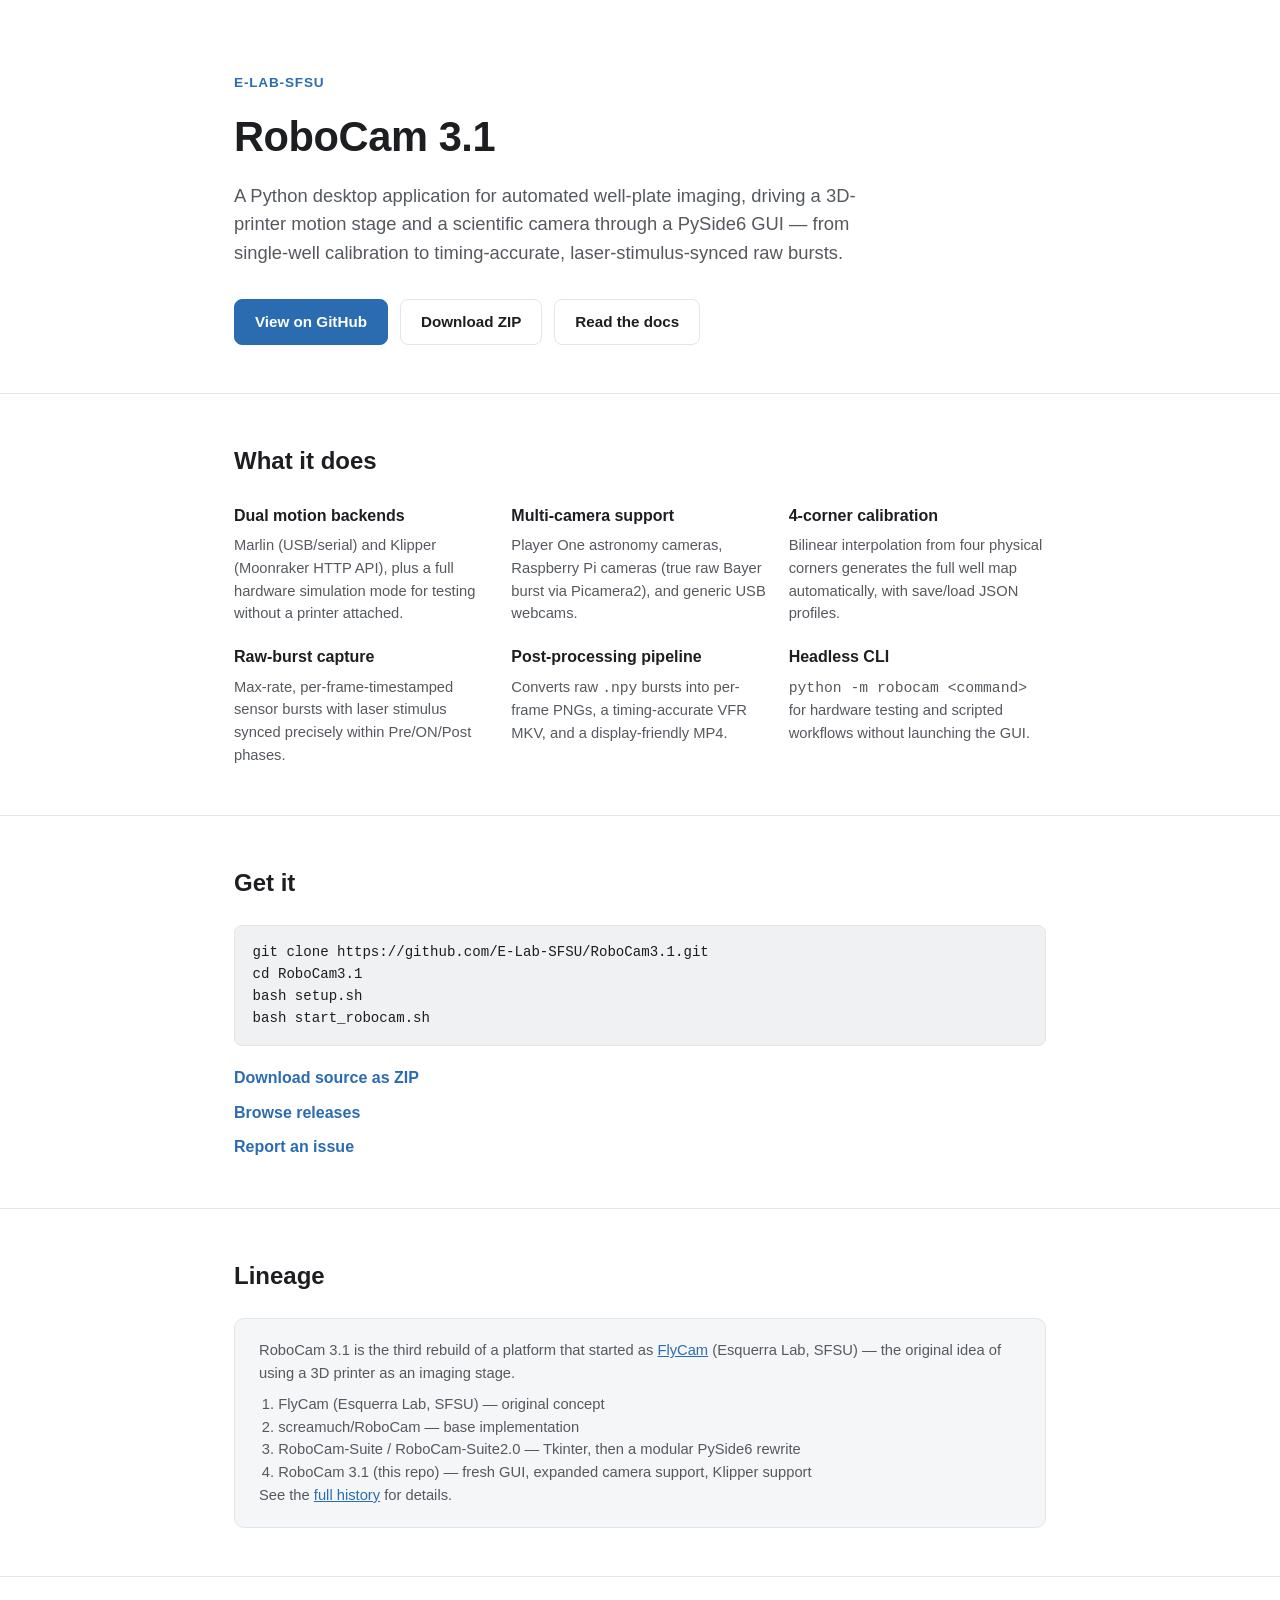
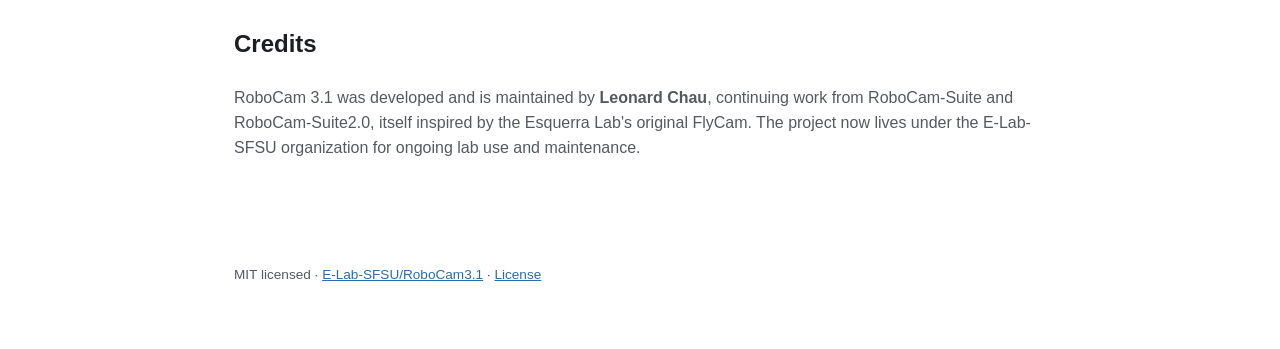
==== index.html @ dc91ed4e "Add GitHub Pages landing site for RoboCam 3.1 Co-Authored-By: Claude Sonnet 5 <noreply@anthropic.com" ====
<!doctype html>
<html lang="en">
<head>
<meta charset="utf-8">
<meta name="viewport" content="width=device-width, initial-scale=1">
<title>RoboCam 3.1</title>
<meta name="description" content="RoboCam 3.1 — automated well-plate imaging on a 3D-printer motion stage. PySide6 GUI, Marlin/Klipper motion, multi-camera support, raw-burst capture, and a timing-accurate post-processing pipeline.">
<style>
  :root {
    color-scheme: light dark;
    --bg: #ffffff;
    --bg-alt: #f5f6f8;
    --text: #1c1e21;
    --text-muted: #55595f;
    --border: #e3e5e8;
    --accent: #2b6cb0;
    --accent-bg: #eaf2fb;
    --code-bg: #f0f1f3;
  }
  @media (prefers-color-scheme: dark) {
    :root {
      --bg: #14161a;
      --bg-alt: #1b1e23;
      --text: #ecedee;
      --text-muted: #a3a9b0;
      --border: #2b2f36;
      --accent: #6fa8dc;
      --accent-bg: #17293a;
      --code-bg: #1f2228;
    }
  }
  * { box-sizing: border-box; }
  body {
    margin: 0;
    font-family: -apple-system, BlinkMacSystemFont, "Segoe UI", Roboto, Helvetica, Arial, sans-serif;
    background: var(--bg);
    color: var(--text);
    line-height: 1.55;
  }
  .wrap { max-width: 860px; margin: 0 auto; padding: 0 1.5rem; }
  header.hero {
    padding: 4.5rem 0 3rem;
    border-bottom: 1px solid var(--border);
  }
  header.hero .eyebrow {
    color: var(--accent);
    font-weight: 600;
    font-size: 0.85rem;
    letter-spacing: 0.06em;
    text-transform: uppercase;
    margin-bottom: 0.75rem;
  }
  header.hero h1 {
    font-size: 2.6rem;
    margin: 0 0 0.75rem;
    letter-spacing: -0.01em;
  }
  header.hero p.tagline {
    font-size: 1.15rem;
    color: var(--text-muted);
    max-width: 640px;
    margin: 0 0 2rem;
  }
  .cta-row { display: flex; gap: 0.75rem; flex-wrap: wrap; }
  .btn {
    display: inline-block;
    padding: 0.65rem 1.25rem;
    border-radius: 8px;
    text-decoration: none;
    font-weight: 600;
    font-size: 0.95rem;
    border: 1px solid var(--border);
  }
  .btn-primary { background: var(--accent); color: #fff; border-color: var(--accent); }
  .btn-secondary { background: transparent; color: var(--text); }
  section { padding: 3rem 0; border-bottom: 1px solid var(--border); }
  section:last-of-type { border-bottom: none; }
  h2 {
    font-size: 1.5rem;
    margin: 0 0 1.5rem;
  }
  .features {
    display: grid;
    grid-template-columns: repeat(auto-fit, minmax(230px, 1fr));
    gap: 1.25rem;
  }
  .feature h3 {
    font-size: 1rem;
    margin: 0 0 0.35rem;
  }
  .feature p {
    margin: 0;
    color: var(--text-muted);
    font-size: 0.92rem;
  }
  pre {
    background: var(--code-bg);
    border: 1px solid var(--border);
    border-radius: 8px;
    padding: 1rem 1.1rem;
    overflow-x: auto;
    font-size: 0.88rem;
  }
  code { font-family: "SFMono-Regular", Consolas, Menlo, monospace; }
  .download-links { display: flex; flex-direction: column; gap: 0.6rem; margin-top: 1.25rem; }
  .download-links a { color: var(--accent); font-weight: 600; text-decoration: none; }
  .download-links a:hover { text-decoration: underline; }
  .lineage {
    background: var(--bg-alt);
    border: 1px solid var(--border);
    border-radius: 10px;
    padding: 1.25rem 1.5rem;
    font-size: 0.92rem;
    color: var(--text-muted);
  }
  .lineage ol { margin: 0.5rem 0 0; padding-left: 1.2rem; }
  .lineage a { color: var(--accent); }
  .credits p { color: var(--text-muted); }
  footer {
    padding: 2.5rem 0 4rem;
    color: var(--text-muted);
    font-size: 0.85rem;
  }
  footer a { color: var(--accent); }
</style>
</head>
<body>

<header class="hero">
  <div class="wrap">
    <div class="eyebrow">E-Lab-SFSU</div>
    <h1>RoboCam 3.1</h1>
    <p class="tagline">A Python desktop application for automated well-plate imaging, driving a 3D-printer motion stage and a scientific camera through a PySide6 GUI — from single-well calibration to timing-accurate, laser-stimulus-synced raw bursts.</p>
    <div class="cta-row">
      <a class="btn btn-primary" href="https://github.com/E-Lab-SFSU/RoboCam3.1">View on GitHub</a>
      <a class="btn btn-secondary" href="https://github.com/E-Lab-SFSU/RoboCam3.1/archive/refs/heads/master.zip">Download ZIP</a>
      <a class="btn btn-secondary" href="https://github.com/E-Lab-SFSU/RoboCam3.1#readme">Read the docs</a>
    </div>
  </div>
</header>

<section>
  <div class="wrap">
    <h2>What it does</h2>
    <div class="features">
      <div class="feature">
        <h3>Dual motion backends</h3>
        <p>Marlin (USB/serial) and Klipper (Moonraker HTTP API), plus a full hardware simulation mode for testing without a printer attached.</p>
      </div>
      <div class="feature">
        <h3>Multi-camera support</h3>
        <p>Player One astronomy cameras, Raspberry Pi cameras (true raw Bayer burst via Picamera2), and generic USB webcams.</p>
      </div>
      <div class="feature">
        <h3>4-corner calibration</h3>
        <p>Bilinear interpolation from four physical corners generates the full well map automatically, with save/load JSON profiles.</p>
      </div>
      <div class="feature">
        <h3>Raw-burst capture</h3>
        <p>Max-rate, per-frame-timestamped sensor bursts with laser stimulus synced precisely within Pre/ON/Post phases.</p>
      </div>
      <div class="feature">
        <h3>Post-processing pipeline</h3>
        <p>Converts raw <code>.npy</code> bursts into per-frame PNGs, a timing-accurate VFR MKV, and a display-friendly MP4.</p>
      </div>
      <div class="feature">
        <h3>Headless CLI</h3>
        <p><code>python -m robocam &lt;command&gt;</code> for hardware testing and scripted workflows without launching the GUI.</p>
      </div>
    </div>
  </div>
</section>

<section>
  <div class="wrap">
    <h2>Get it</h2>
    <pre><code>git clone https://github.com/E-Lab-SFSU/RoboCam3.1.git
cd RoboCam3.1
bash setup.sh
bash start_robocam.sh</code></pre>
    <div class="download-links">
      <a href="https://github.com/E-Lab-SFSU/RoboCam3.1/archive/refs/heads/master.zip">Download source as ZIP</a>
      <a href="https://github.com/E-Lab-SFSU/RoboCam3.1/releases">Browse releases</a>
      <a href="https://github.com/E-Lab-SFSU/RoboCam3.1/issues">Report an issue</a>
    </div>
  </div>
</section>

<section>
  <div class="wrap">
    <h2>Lineage</h2>
    <div class="lineage">
      RoboCam 3.1 is the third rebuild of a platform that started as
      <a href="https://github.com/E-Lab-SFSU/FlyCam">FlyCam</a> (Esquerra Lab, SFSU) — the original idea of using a
      3D printer as an imaging stage.
      <ol>
        <li>FlyCam (Esquerra Lab, SFSU) — original concept</li>
        <li>screamuch/RoboCam — base implementation</li>
        <li>RoboCam-Suite / RoboCam-Suite2.0 — Tkinter, then a modular PySide6 rewrite</li>
        <li>RoboCam 3.1 (this repo) — fresh GUI, expanded camera support, Klipper support</li>
      </ol>
      See the <a href="https://github.com/E-Lab-SFSU/RoboCam3.1/blob/master/docs/history.md">full history</a> for details.
    </div>
  </div>
</section>

<section class="credits">
  <div class="wrap">
    <h2>Credits</h2>
    <p>RoboCam 3.1 was developed and is maintained by <strong>Leonard Chau</strong>, continuing work from RoboCam-Suite and RoboCam-Suite2.0, itself inspired by the Esquerra Lab's original FlyCam. The project now lives under the E-Lab-SFSU organization for ongoing lab use and maintenance.</p>
  </div>
</section>

<footer>
  <div class="wrap">
    MIT licensed · <a href="https://github.com/E-Lab-SFSU/RoboCam3.1">E-Lab-SFSU/RoboCam3.1</a> · <a href="https://github.com/E-Lab-SFSU/RoboCam3.1/blob/master/LICENSE">License</a>
  </div>
</footer>

</body>
</html>
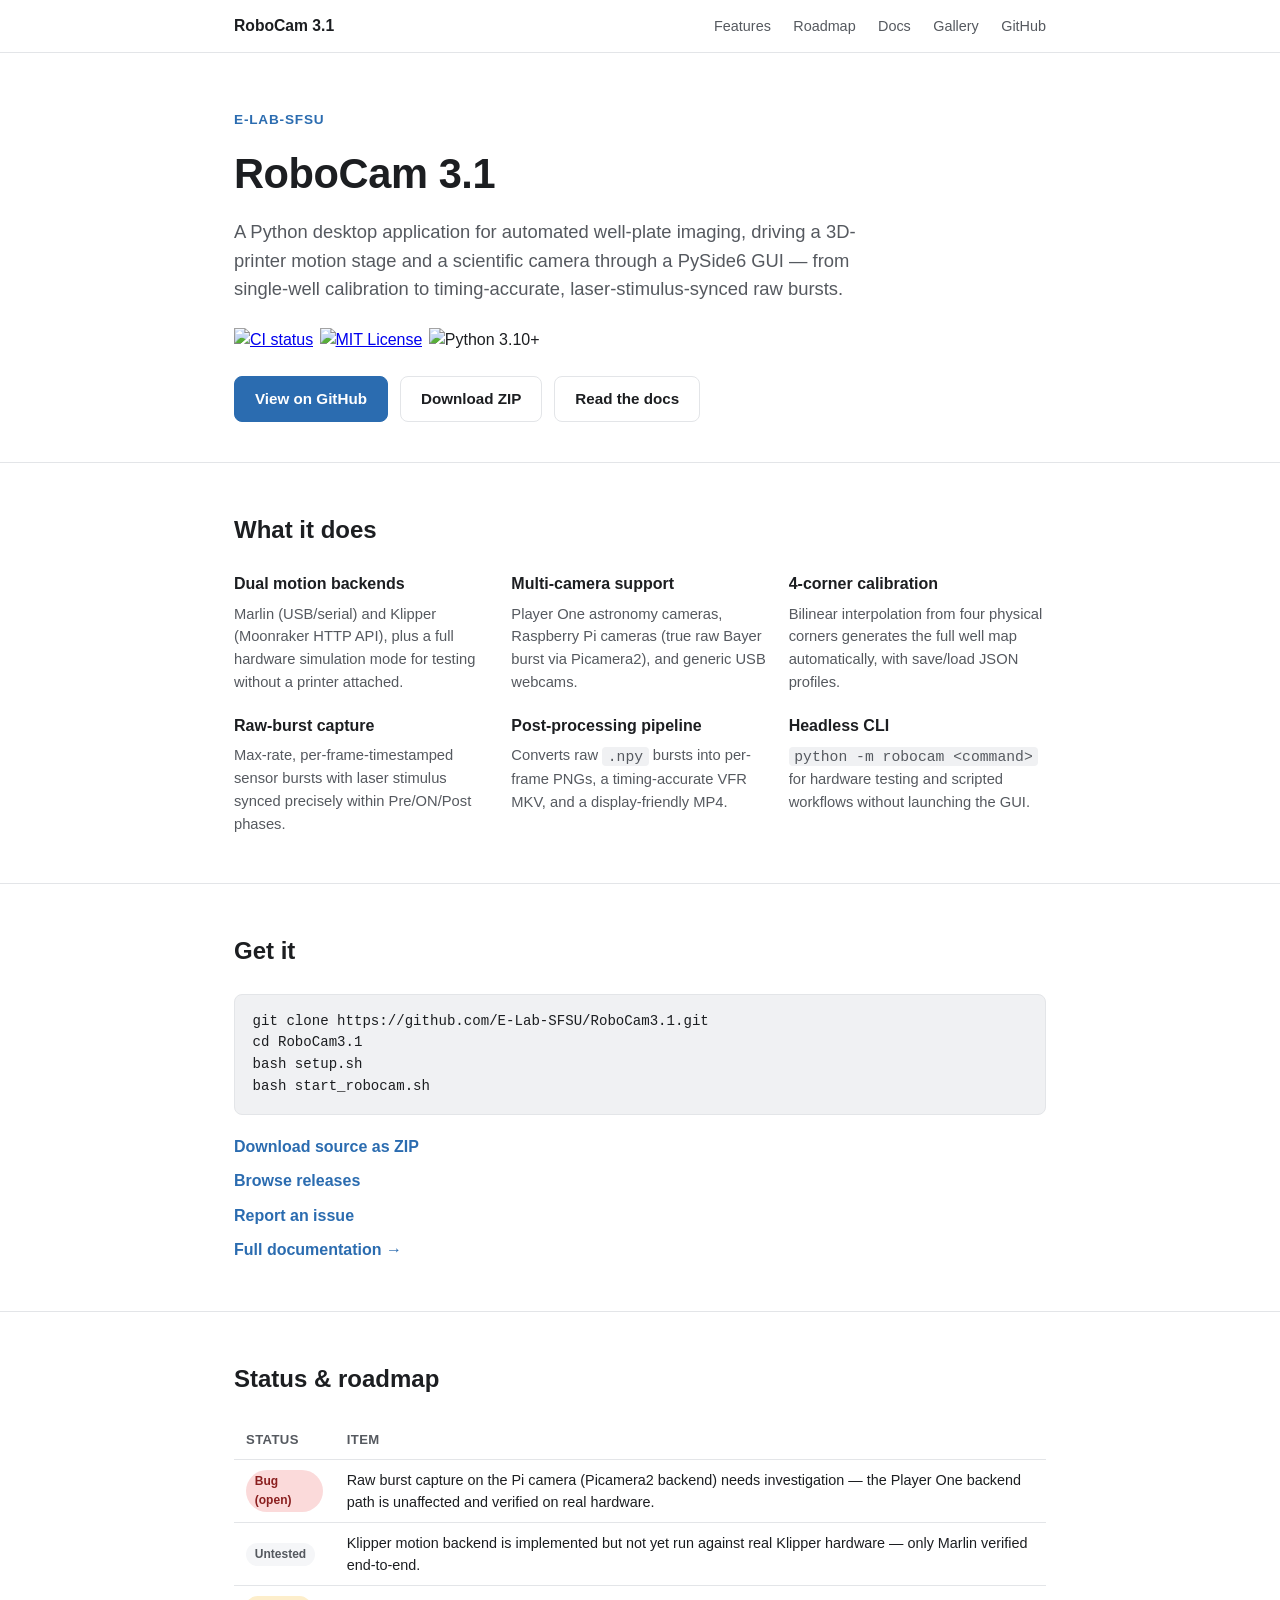
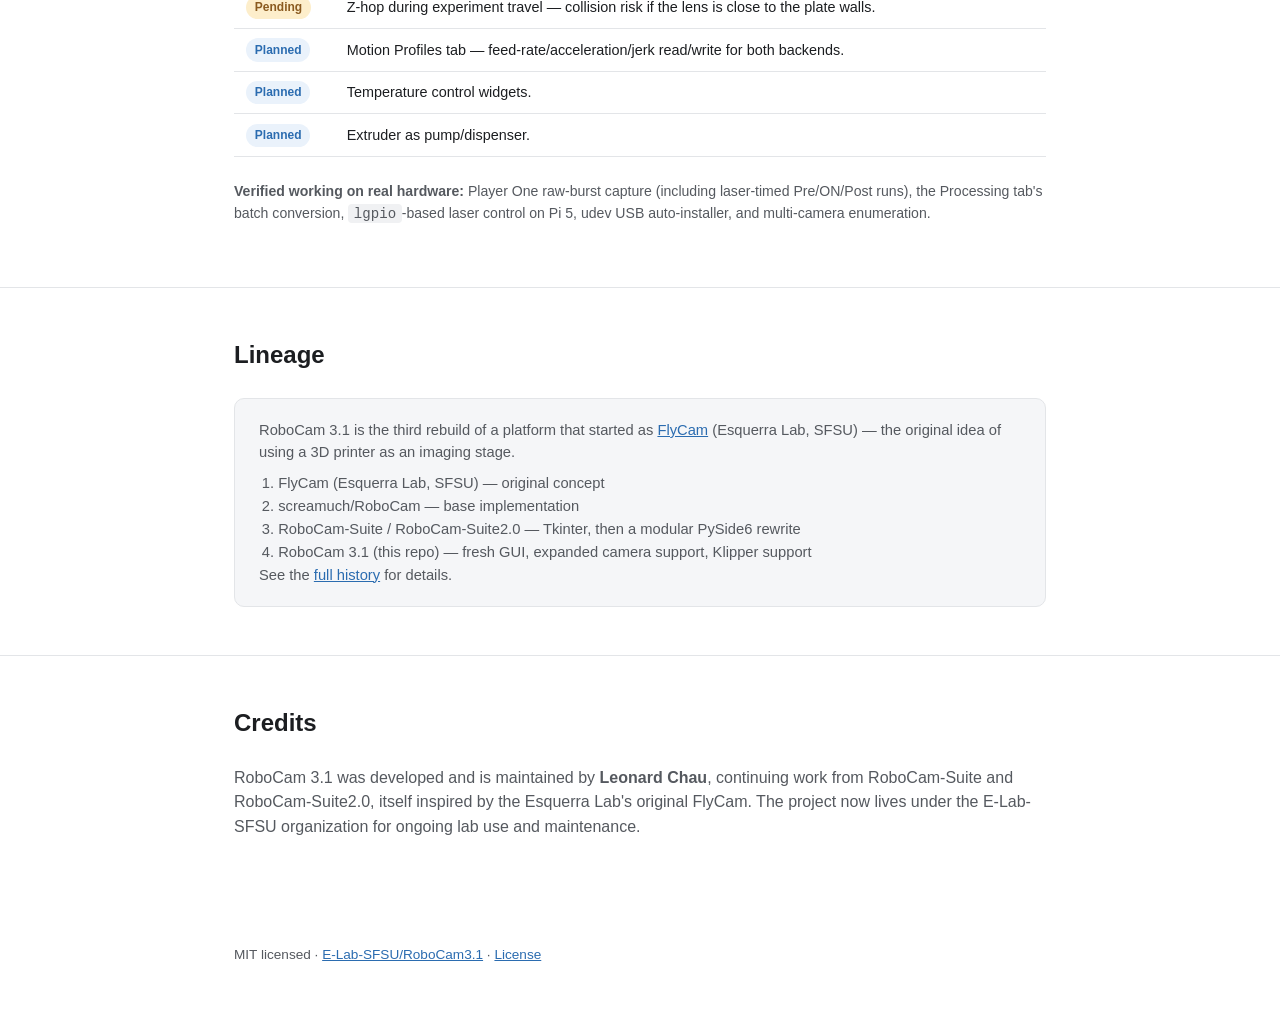
==== commit 837846c9: "Expand site: nav, badges, roadmap, docs page, gallery placeholder Co-Authored-By: Claude Sonnet 5 <n" ====
--- a/index.html
+++ b/index.html
@@ -5,141 +5,48 @@
 <meta name="viewport" content="width=device-width, initial-scale=1">
 <title>RoboCam 3.1</title>
 <meta name="description" content="RoboCam 3.1 — automated well-plate imaging on a 3D-printer motion stage. PySide6 GUI, Marlin/Klipper motion, multi-camera support, raw-burst capture, and a timing-accurate post-processing pipeline.">
-<style>
-  :root {
-    color-scheme: light dark;
-    --bg: #ffffff;
-    --bg-alt: #f5f6f8;
-    --text: #1c1e21;
-    --text-muted: #55595f;
-    --border: #e3e5e8;
-    --accent: #2b6cb0;
-    --accent-bg: #eaf2fb;
-    --code-bg: #f0f1f3;
-  }
-  @media (prefers-color-scheme: dark) {
-    :root {
-      --bg: #14161a;
-      --bg-alt: #1b1e23;
-      --text: #ecedee;
-      --text-muted: #a3a9b0;
-      --border: #2b2f36;
-      --accent: #6fa8dc;
-      --accent-bg: #17293a;
-      --code-bg: #1f2228;
-    }
-  }
-  * { box-sizing: border-box; }
-  body {
-    margin: 0;
-    font-family: -apple-system, BlinkMacSystemFont, "Segoe UI", Roboto, Helvetica, Arial, sans-serif;
-    background: var(--bg);
-    color: var(--text);
-    line-height: 1.55;
-  }
-  .wrap { max-width: 860px; margin: 0 auto; padding: 0 1.5rem; }
-  header.hero {
-    padding: 4.5rem 0 3rem;
-    border-bottom: 1px solid var(--border);
-  }
-  header.hero .eyebrow {
-    color: var(--accent);
-    font-weight: 600;
-    font-size: 0.85rem;
-    letter-spacing: 0.06em;
-    text-transform: uppercase;
-    margin-bottom: 0.75rem;
-  }
-  header.hero h1 {
-    font-size: 2.6rem;
-    margin: 0 0 0.75rem;
-    letter-spacing: -0.01em;
-  }
-  header.hero p.tagline {
-    font-size: 1.15rem;
-    color: var(--text-muted);
-    max-width: 640px;
-    margin: 0 0 2rem;
-  }
-  .cta-row { display: flex; gap: 0.75rem; flex-wrap: wrap; }
-  .btn {
-    display: inline-block;
-    padding: 0.65rem 1.25rem;
-    border-radius: 8px;
-    text-decoration: none;
-    font-weight: 600;
-    font-size: 0.95rem;
-    border: 1px solid var(--border);
-  }
-  .btn-primary { background: var(--accent); color: #fff; border-color: var(--accent); }
-  .btn-secondary { background: transparent; color: var(--text); }
-  section { padding: 3rem 0; border-bottom: 1px solid var(--border); }
-  section:last-of-type { border-bottom: none; }
-  h2 {
-    font-size: 1.5rem;
-    margin: 0 0 1.5rem;
-  }
-  .features {
-    display: grid;
-    grid-template-columns: repeat(auto-fit, minmax(230px, 1fr));
-    gap: 1.25rem;
-  }
-  .feature h3 {
-    font-size: 1rem;
-    margin: 0 0 0.35rem;
-  }
-  .feature p {
-    margin: 0;
-    color: var(--text-muted);
-    font-size: 0.92rem;
-  }
-  pre {
-    background: var(--code-bg);
-    border: 1px solid var(--border);
-    border-radius: 8px;
-    padding: 1rem 1.1rem;
-    overflow-x: auto;
-    font-size: 0.88rem;
-  }
-  code { font-family: "SFMono-Regular", Consolas, Menlo, monospace; }
-  .download-links { display: flex; flex-direction: column; gap: 0.6rem; margin-top: 1.25rem; }
-  .download-links a { color: var(--accent); font-weight: 600; text-decoration: none; }
-  .download-links a:hover { text-decoration: underline; }
-  .lineage {
-    background: var(--bg-alt);
-    border: 1px solid var(--border);
-    border-radius: 10px;
-    padding: 1.25rem 1.5rem;
-    font-size: 0.92rem;
-    color: var(--text-muted);
-  }
-  .lineage ol { margin: 0.5rem 0 0; padding-left: 1.2rem; }
-  .lineage a { color: var(--accent); }
-  .credits p { color: var(--text-muted); }
-  footer {
-    padding: 2.5rem 0 4rem;
-    color: var(--text-muted);
-    font-size: 0.85rem;
-  }
-  footer a { color: var(--accent); }
-</style>
+<meta property="og:title" content="RoboCam 3.1">
+<meta property="og:type" content="website">
+<meta property="og:url" content="https://e-lab-sfsu.github.io/RoboCam3.1/">
+<meta property="og:description" content="Automated well-plate imaging on a 3D-printer motion stage — PySide6 GUI, Marlin/Klipper motion, multi-camera support, raw-burst capture, and a timing-accurate post-processing pipeline.">
+<meta name="twitter:card" content="summary">
+<link rel="icon" href="data:image/svg+xml,<svg xmlns=%22http://www.w3.org/2000/svg%22 viewBox=%220 0 100 100%22><text y=%22.9em%22 font-size=%2290%22>%F0%9F%93%B7</text></svg>">
+<link rel="stylesheet" href="style.css">
 </head>
 <body>
+
+<nav class="topnav">
+  <div class="wrap">
+    <a class="brand" href="index.html">RoboCam 3.1</a>
+    <div class="links">
+      <a href="index.html#features">Features</a>
+      <a href="index.html#roadmap">Roadmap</a>
+      <a href="docs.html">Docs</a>
+      <a href="gallery.html">Gallery</a>
+      <a href="https://github.com/E-Lab-SFSU/RoboCam3.1">GitHub</a>
+    </div>
+  </div>
+</nav>
 
 <header class="hero">
   <div class="wrap">
     <div class="eyebrow">E-Lab-SFSU</div>
     <h1>RoboCam 3.1</h1>
     <p class="tagline">A Python desktop application for automated well-plate imaging, driving a 3D-printer motion stage and a scientific camera through a PySide6 GUI — from single-well calibration to timing-accurate, laser-stimulus-synced raw bursts.</p>
+    <div class="badges">
+      <a href="https://github.com/E-Lab-SFSU/RoboCam3.1/actions/workflows/ci.yml"><img src="https://github.com/E-Lab-SFSU/RoboCam3.1/actions/workflows/ci.yml/badge.svg" alt="CI status"></a>
+      <a href="https://github.com/E-Lab-SFSU/RoboCam3.1/blob/master/LICENSE"><img src="https://img.shields.io/badge/license-MIT-blue.svg" alt="MIT License"></a>
+      <img src="https://img.shields.io/badge/python-3.10%2B-blue.svg" alt="Python 3.10+">
+    </div>
     <div class="cta-row">
       <a class="btn btn-primary" href="https://github.com/E-Lab-SFSU/RoboCam3.1">View on GitHub</a>
       <a class="btn btn-secondary" href="https://github.com/E-Lab-SFSU/RoboCam3.1/archive/refs/heads/master.zip">Download ZIP</a>
-      <a class="btn btn-secondary" href="https://github.com/E-Lab-SFSU/RoboCam3.1#readme">Read the docs</a>
+      <a class="btn btn-secondary" href="docs.html">Read the docs</a>
     </div>
   </div>
 </header>
 
-<section>
+<section id="features">
   <div class="wrap">
     <h2>What it does</h2>
     <div class="features">
@@ -182,7 +89,24 @@
       <a href="https://github.com/E-Lab-SFSU/RoboCam3.1/archive/refs/heads/master.zip">Download source as ZIP</a>
       <a href="https://github.com/E-Lab-SFSU/RoboCam3.1/releases">Browse releases</a>
       <a href="https://github.com/E-Lab-SFSU/RoboCam3.1/issues">Report an issue</a>
+      <a href="docs.html">Full documentation →</a>
     </div>
+  </div>
+</section>
+
+<section id="roadmap">
+  <div class="wrap">
+    <h2>Status &amp; roadmap</h2>
+    <table class="status">
+      <tr><th>Status</th><th>Item</th></tr>
+      <tr><td><span class="tag tag-bug">Bug (open)</span></td><td>Raw burst capture on the Pi camera (Picamera2 backend) needs investigation — the Player One backend path is unaffected and verified on real hardware.</td></tr>
+      <tr><td><span class="tag tag-untested">Untested</span></td><td>Klipper motion backend is implemented but not yet run against real Klipper hardware — only Marlin verified end-to-end.</td></tr>
+      <tr><td><span class="tag tag-pending">Pending</span></td><td>Z-hop during experiment travel — collision risk if the lens is close to the plate walls.</td></tr>
+      <tr><td><span class="tag tag-planned">Planned</span></td><td>Motion Profiles tab — feed-rate/acceleration/jerk read/write for both backends.</td></tr>
+      <tr><td><span class="tag tag-planned">Planned</span></td><td>Temperature control widgets.</td></tr>
+      <tr><td><span class="tag tag-planned">Planned</span></td><td>Extruder as pump/dispenser.</td></tr>
+    </table>
+    <p class="verified"><strong>Verified working on real hardware:</strong> Player One raw-burst capture (including laser-timed Pre/ON/Post runs), the Processing tab's batch conversion, <code>lgpio</code>-based laser control on Pi 5, udev USB auto-installer, and multi-camera enumeration.</p>
   </div>
 </section>
 
--- a/style.css
+++ b/style.css
@@ -0,0 +1,182 @@
+:root {
+  color-scheme: light dark;
+  --bg: #ffffff;
+  --bg-alt: #f5f6f8;
+  --text: #1c1e21;
+  --text-muted: #55595f;
+  --border: #e3e5e8;
+  --accent: #2b6cb0;
+  --accent-bg: #eaf2fb;
+  --code-bg: #f0f1f3;
+}
+@media (prefers-color-scheme: dark) {
+  :root {
+    --bg: #14161a;
+    --bg-alt: #1b1e23;
+    --text: #ecedee;
+    --text-muted: #a3a9b0;
+    --border: #2b2f36;
+    --accent: #6fa8dc;
+    --accent-bg: #17293a;
+    --code-bg: #1f2228;
+  }
+}
+* { box-sizing: border-box; }
+html { scroll-behavior: smooth; }
+body {
+  margin: 0;
+  font-family: -apple-system, BlinkMacSystemFont, "Segoe UI", Roboto, Helvetica, Arial, sans-serif;
+  background: var(--bg);
+  color: var(--text);
+  line-height: 1.55;
+}
+.wrap { max-width: 860px; margin: 0 auto; padding: 0 1.5rem; }
+
+/* Nav */
+nav.topnav {
+  position: sticky;
+  top: 0;
+  z-index: 10;
+  background: color-mix(in srgb, var(--bg) 88%, transparent);
+  backdrop-filter: blur(8px);
+  border-bottom: 1px solid var(--border);
+}
+nav.topnav .wrap {
+  display: flex;
+  align-items: center;
+  justify-content: space-between;
+  padding: 0.85rem 1.5rem;
+  max-width: 860px;
+}
+nav.topnav .brand {
+  font-weight: 700;
+  color: var(--text);
+  text-decoration: none;
+  font-size: 0.98rem;
+}
+nav.topnav .links { display: flex; gap: 1.4rem; align-items: center; }
+nav.topnav .links a {
+  color: var(--text-muted);
+  text-decoration: none;
+  font-size: 0.9rem;
+  font-weight: 500;
+}
+nav.topnav .links a:hover { color: var(--accent); }
+nav.topnav .links a.current { color: var(--accent); }
+
+/* Hero */
+header.hero { padding: 3.5rem 0 2.5rem; border-bottom: 1px solid var(--border); }
+header.hero .eyebrow {
+  color: var(--accent);
+  font-weight: 600;
+  font-size: 0.85rem;
+  letter-spacing: 0.06em;
+  text-transform: uppercase;
+  margin-bottom: 0.75rem;
+}
+header.hero h1 { font-size: 2.6rem; margin: 0 0 0.75rem; letter-spacing: -0.01em; }
+header.hero p.tagline { font-size: 1.15rem; color: var(--text-muted); max-width: 640px; margin: 0 0 1.5rem; }
+
+.badges { display: flex; flex-wrap: wrap; gap: 0.4rem; margin-bottom: 1.75rem; }
+.badges img { display: block; height: 20px; }
+
+.cta-row { display: flex; gap: 0.75rem; flex-wrap: wrap; }
+.btn {
+  display: inline-block;
+  padding: 0.65rem 1.25rem;
+  border-radius: 8px;
+  text-decoration: none;
+  font-weight: 600;
+  font-size: 0.95rem;
+  border: 1px solid var(--border);
+}
+.btn-primary { background: var(--accent); color: #fff; border-color: var(--accent); }
+.btn-secondary { background: transparent; color: var(--text); }
+
+section { padding: 3rem 0; border-bottom: 1px solid var(--border); }
+section:last-of-type { border-bottom: none; }
+h2 { font-size: 1.5rem; margin: 0 0 1.5rem; }
+h3.subhead { font-size: 1.05rem; margin: 2rem 0 0.75rem; }
+
+.features { display: grid; grid-template-columns: repeat(auto-fit, minmax(230px, 1fr)); gap: 1.25rem; }
+.feature h3 { font-size: 1rem; margin: 0 0 0.35rem; }
+.feature p { margin: 0; color: var(--text-muted); font-size: 0.92rem; }
+
+pre {
+  background: var(--code-bg);
+  border: 1px solid var(--border);
+  border-radius: 8px;
+  padding: 1rem 1.1rem;
+  overflow-x: auto;
+  font-size: 0.88rem;
+}
+code { font-family: "SFMono-Regular", Consolas, Menlo, monospace; }
+p code, li code { background: var(--code-bg); padding: 0.1rem 0.35rem; border-radius: 4px; }
+
+.download-links { display: flex; flex-direction: column; gap: 0.6rem; margin-top: 1.25rem; }
+.download-links a { color: var(--accent); font-weight: 600; text-decoration: none; }
+.download-links a:hover { text-decoration: underline; }
+
+.lineage {
+  background: var(--bg-alt);
+  border: 1px solid var(--border);
+  border-radius: 10px;
+  padding: 1.25rem 1.5rem;
+  font-size: 0.92rem;
+  color: var(--text-muted);
+}
+.lineage ol { margin: 0.5rem 0 0; padding-left: 1.2rem; }
+.lineage a { color: var(--accent); }
+.credits p { color: var(--text-muted); }
+
+table.status { width: 100%; border-collapse: collapse; font-size: 0.9rem; }
+table.status th, table.status td {
+  text-align: left;
+  padding: 0.55rem 0.75rem;
+  border-bottom: 1px solid var(--border);
+}
+table.status th { color: var(--text-muted); font-weight: 600; font-size: 0.82rem; text-transform: uppercase; letter-spacing: 0.03em; }
+.tag {
+  display: inline-block;
+  padding: 0.15rem 0.55rem;
+  border-radius: 999px;
+  font-size: 0.75rem;
+  font-weight: 600;
+}
+.tag-bug { background: #fbdada; color: #8a1f1f; }
+.tag-planned { background: var(--accent-bg); color: var(--accent); }
+.tag-pending { background: #fdeecb; color: #8a5a1f; }
+.tag-untested { background: var(--bg-alt); color: var(--text-muted); }
+@media (prefers-color-scheme: dark) {
+  .tag-bug { background: #3a1c1c; color: #f2a3a3; }
+  .tag-pending { background: #3a2f1c; color: #f2c98b; }
+}
+.verified {
+  margin-top: 1.5rem;
+  font-size: 0.88rem;
+  color: var(--text-muted);
+}
+
+.empty-gallery {
+  text-align: center;
+  padding: 3.5rem 1.5rem;
+  border: 1px dashed var(--border);
+  border-radius: 12px;
+  color: var(--text-muted);
+}
+.empty-gallery .icon { font-size: 2.2rem; margin-bottom: 0.75rem; }
+.gallery-grid { display: grid; grid-template-columns: repeat(auto-fit, minmax(180px, 1fr)); gap: 1rem; margin-top: 2rem; }
+.gallery-placeholder {
+  aspect-ratio: 4 / 3;
+  border: 1px dashed var(--border);
+  border-radius: 10px;
+  display: flex;
+  align-items: center;
+  justify-content: center;
+  color: var(--text-muted);
+  font-size: 0.8rem;
+  background: var(--bg-alt);
+}
+
+footer { padding: 2.5rem 0 4rem; color: var(--text-muted); font-size: 0.85rem; }
+footer a { color: var(--accent); }
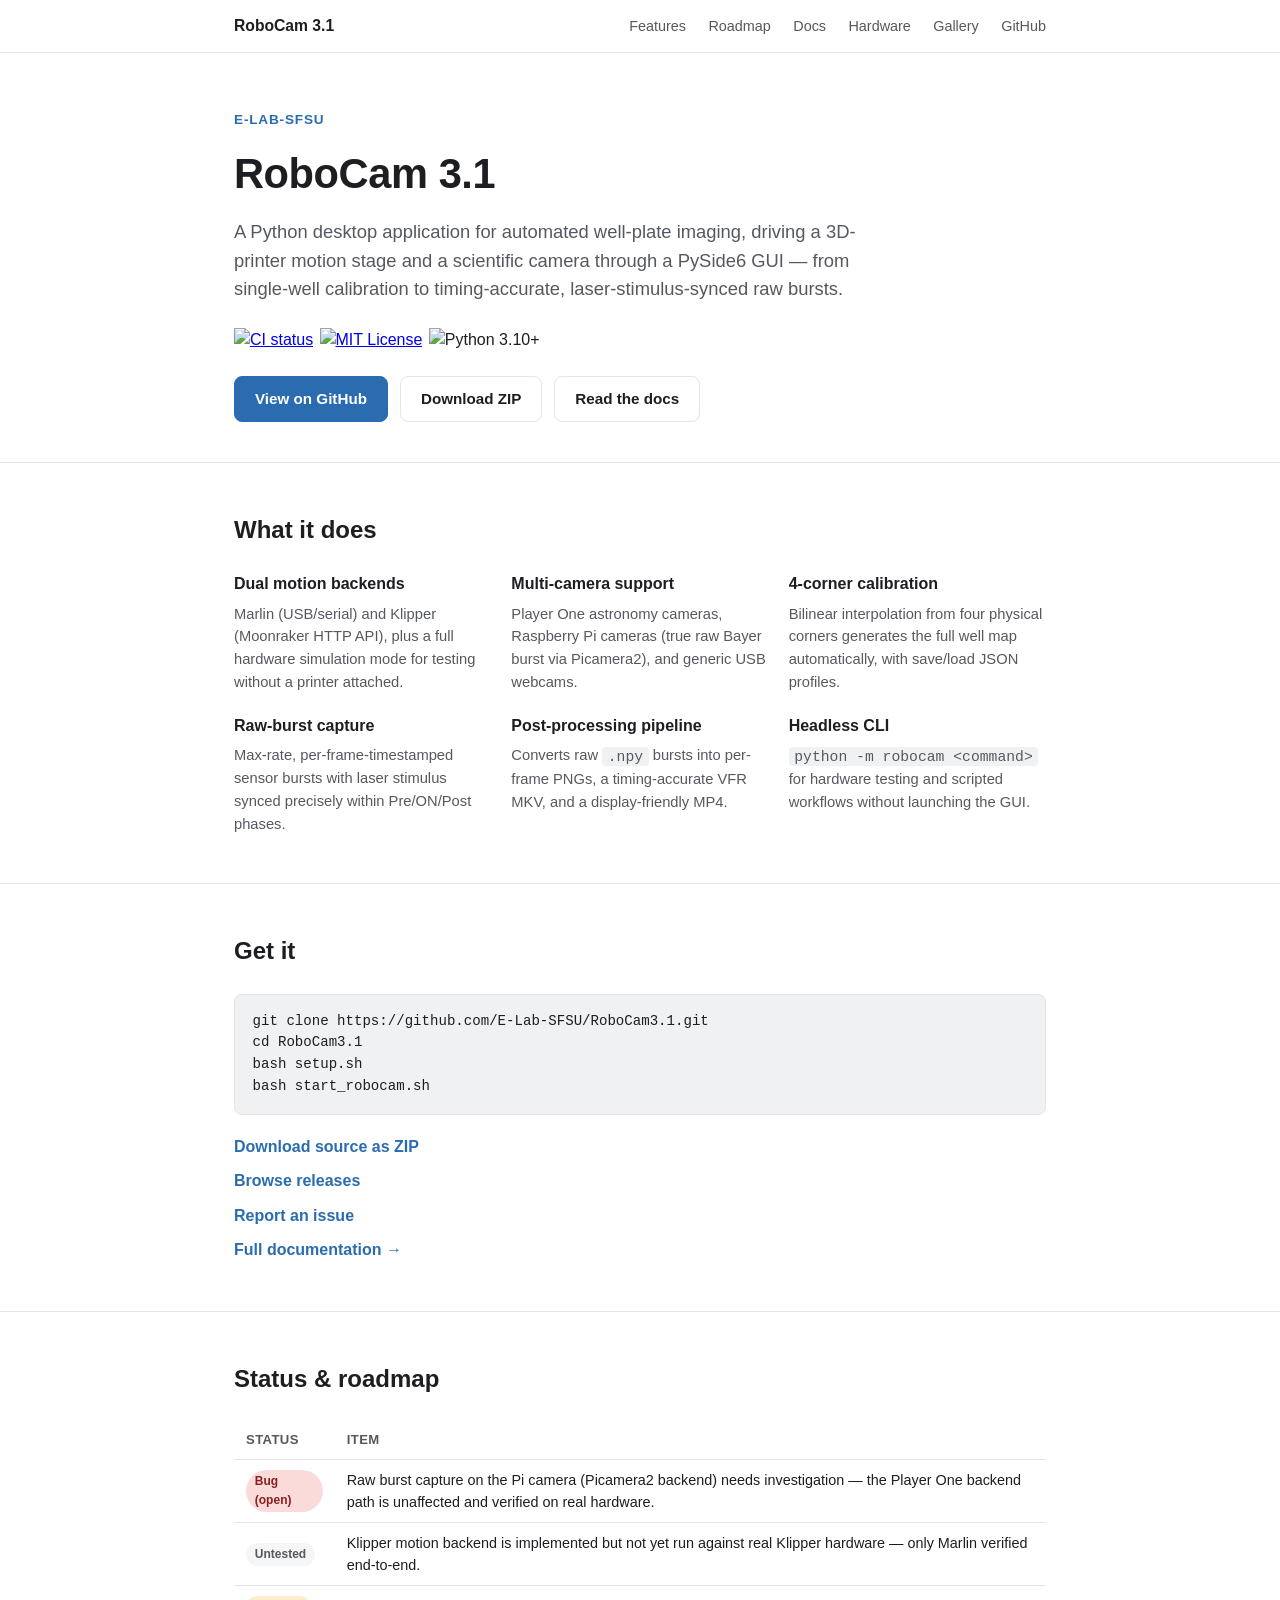
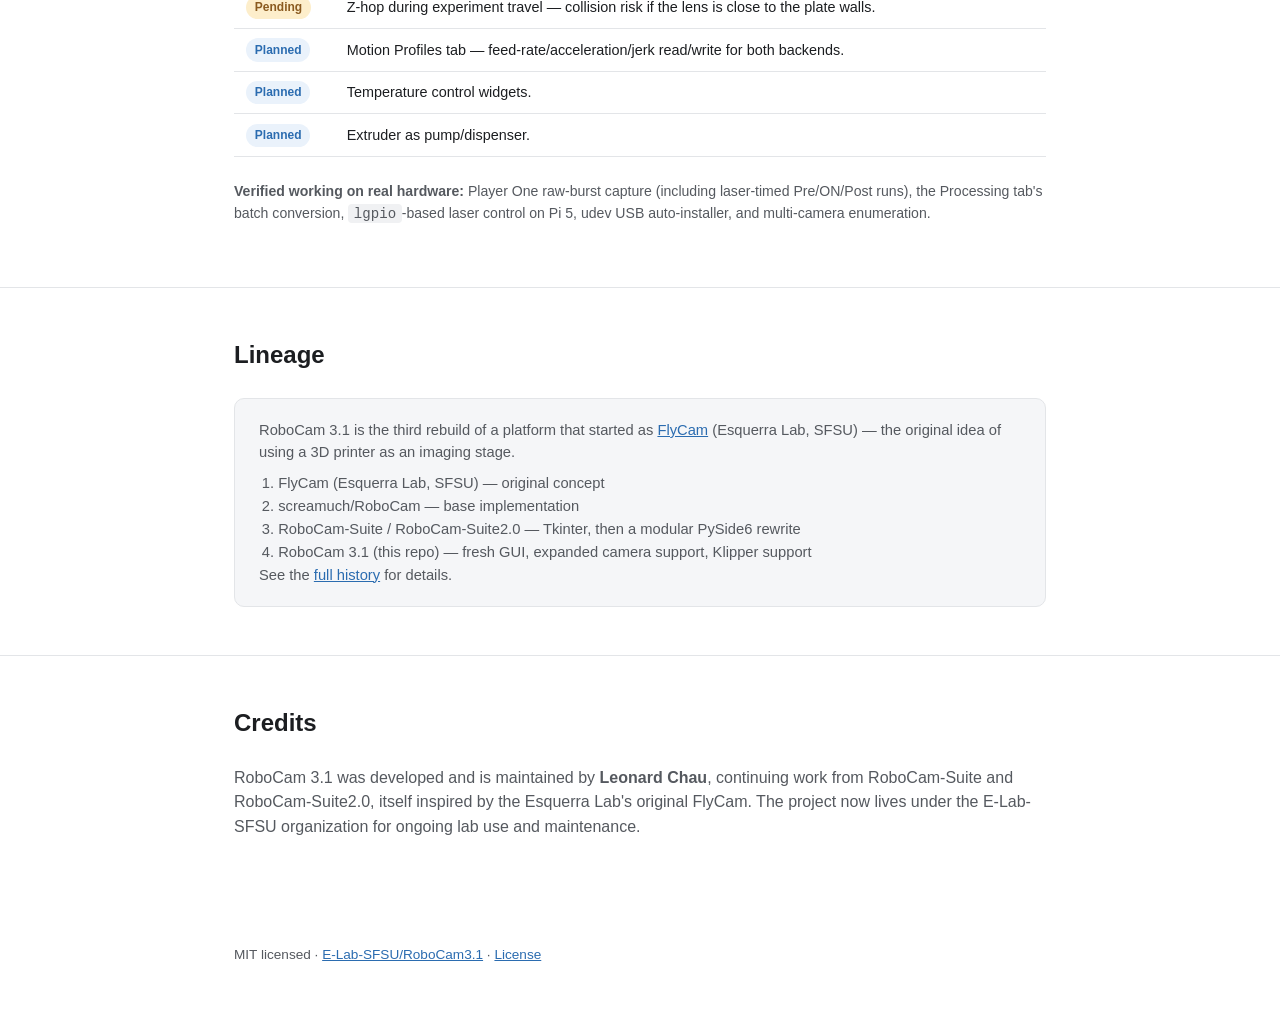
==== commit c4bd726a: "Add Hardware page: apparatus, illumination driver, downloadable print files STLs sourced from the St" ====
--- a/index.html
+++ b/index.html
@@ -22,6 +22,7 @@
       <a href="index.html#features">Features</a>
       <a href="index.html#roadmap">Roadmap</a>
       <a href="docs.html">Docs</a>
+      <a href="hardware.html">Hardware</a>
       <a href="gallery.html">Gallery</a>
       <a href="https://github.com/E-Lab-SFSU/RoboCam3.1">GitHub</a>
     </div>
--- a/style.css
+++ b/style.css
@@ -157,6 +157,21 @@
   color: var(--text-muted);
 }
 
+.sample-video video {
+  width: 100%;
+  max-width: 100%;
+  height: auto;
+  border-radius: 12px;
+  border: 1px solid var(--border);
+  background: #000;
+  display: block;
+}
+.sample-video .caption {
+  margin: 0.75rem 0 0;
+  font-size: 0.88rem;
+  color: var(--text-muted);
+}
+
 .empty-gallery {
   text-align: center;
   padding: 3.5rem 1.5rem;
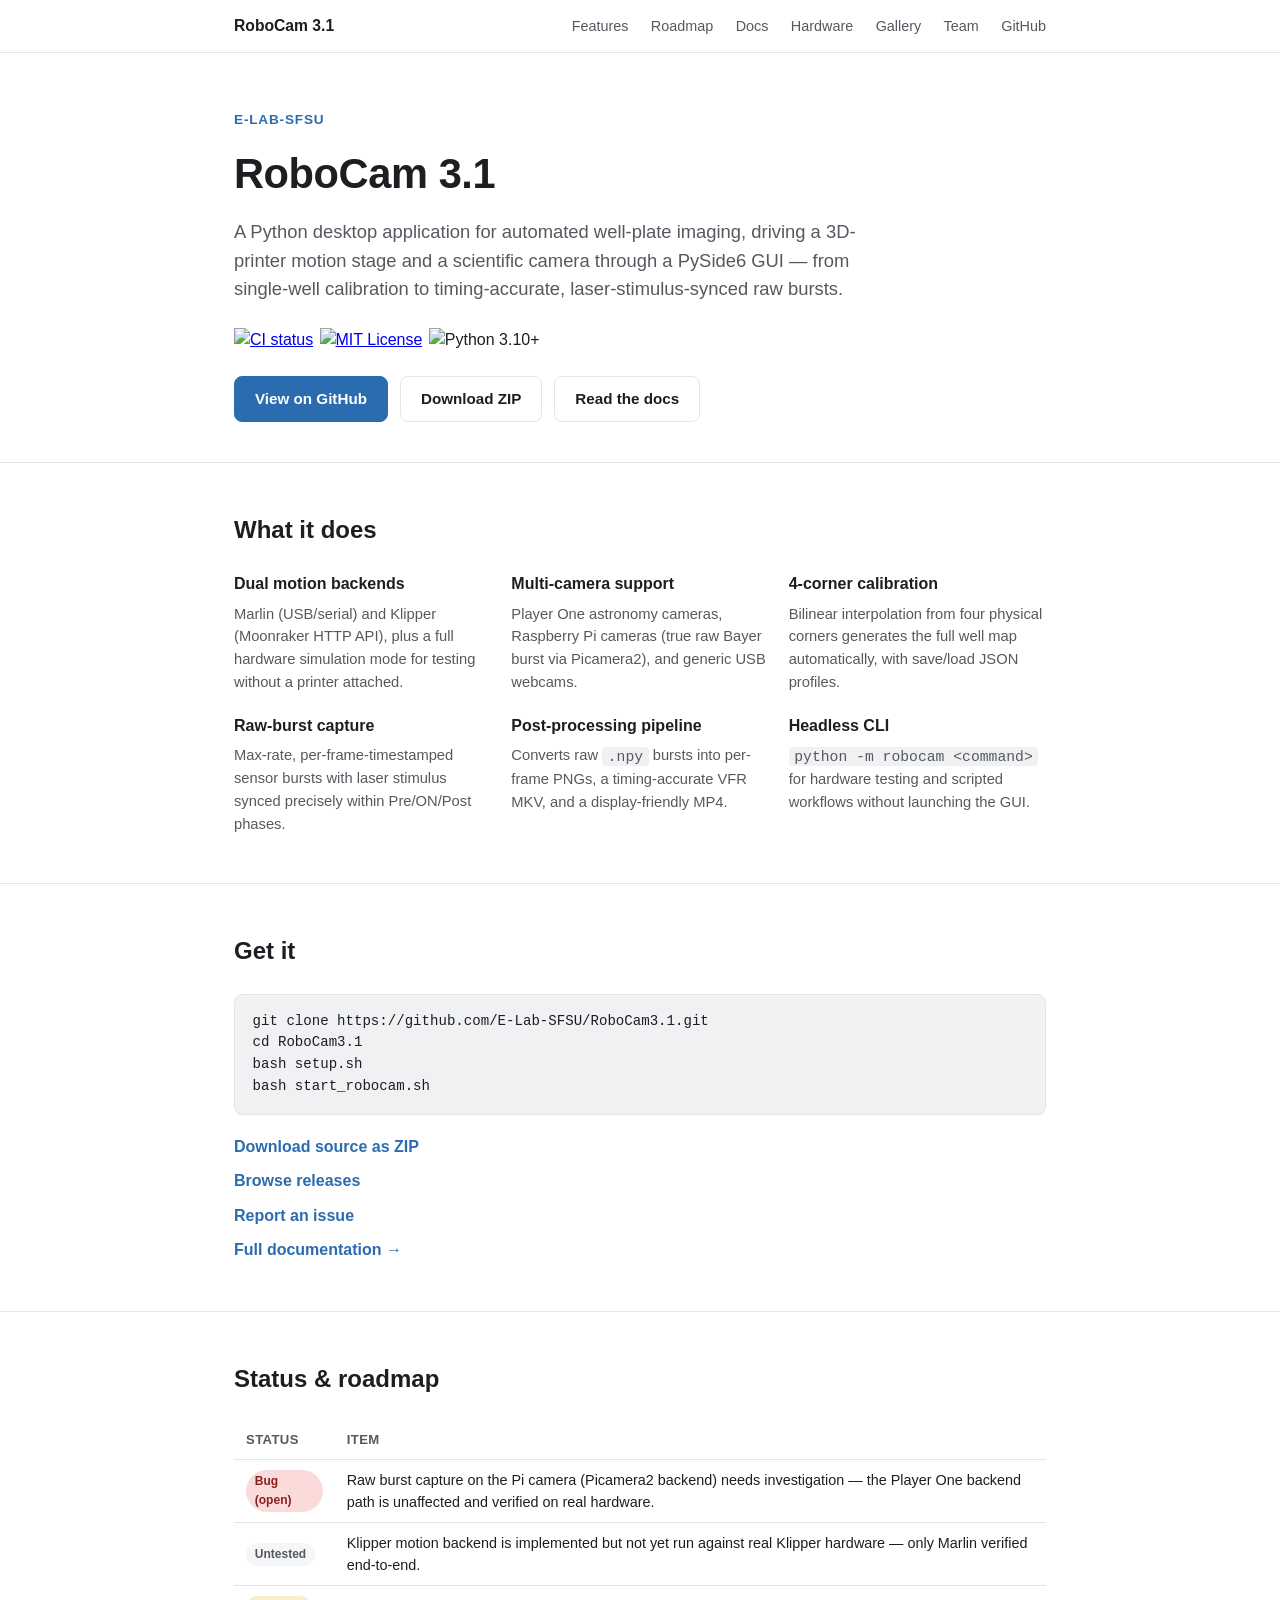
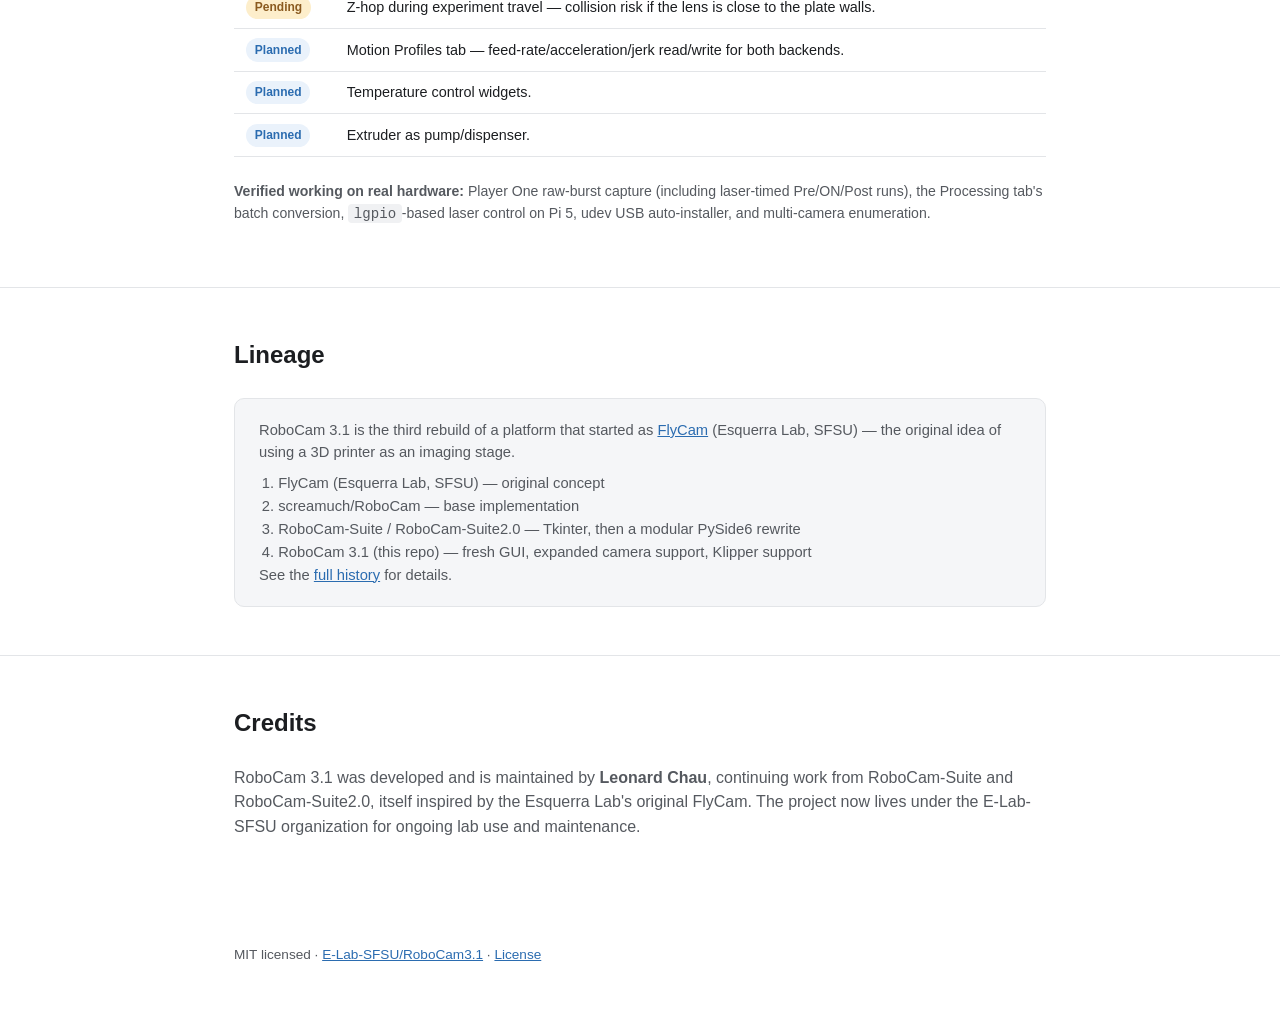
==== commit f815dd86: "update site" ====
--- a/index.html
+++ b/index.html
@@ -24,6 +24,7 @@
       <a href="docs.html">Docs</a>
       <a href="hardware.html">Hardware</a>
       <a href="gallery.html">Gallery</a>
+      <a href="team.html">Team</a>
       <a href="https://github.com/E-Lab-SFSU/RoboCam3.1">GitHub</a>
     </div>
   </div>
--- a/style.css
+++ b/style.css
@@ -181,6 +181,23 @@
 }
 .empty-gallery .icon { font-size: 2.2rem; margin-bottom: 0.75rem; }
 .gallery-grid { display: grid; grid-template-columns: repeat(auto-fit, minmax(180px, 1fr)); gap: 1rem; margin-top: 2rem; }
+.gallery-photo {
+  display: flex;
+  flex-direction: column;
+  gap: 0.5rem;
+}
+.gallery-photo img {
+  width: 100%;
+  aspect-ratio: 4 / 3;
+  object-fit: cover;
+  border-radius: 10px;
+  border: 1px solid var(--border);
+  background: #000;
+}
+.gallery-photo span {
+  font-size: 0.8rem;
+  color: var(--text-muted);
+}
 .gallery-placeholder {
   aspect-ratio: 4 / 3;
   border: 1px dashed var(--border);
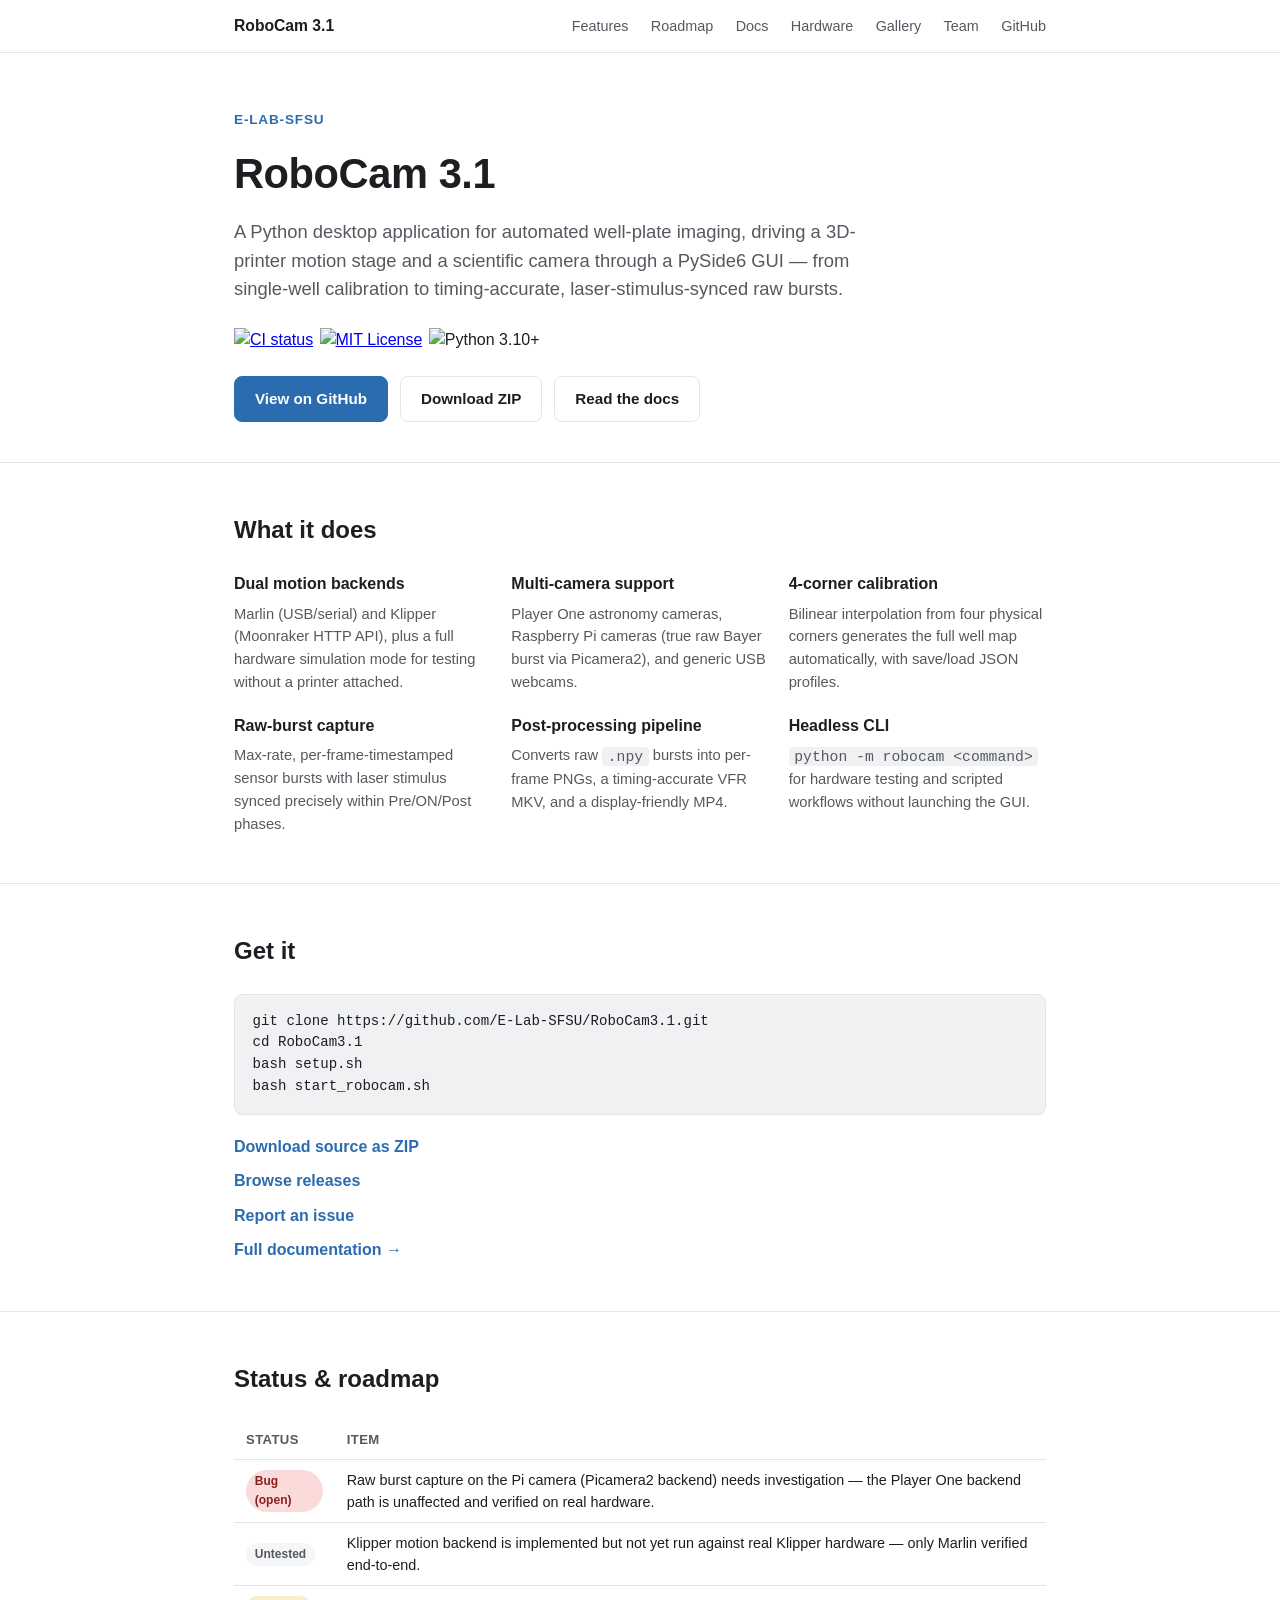
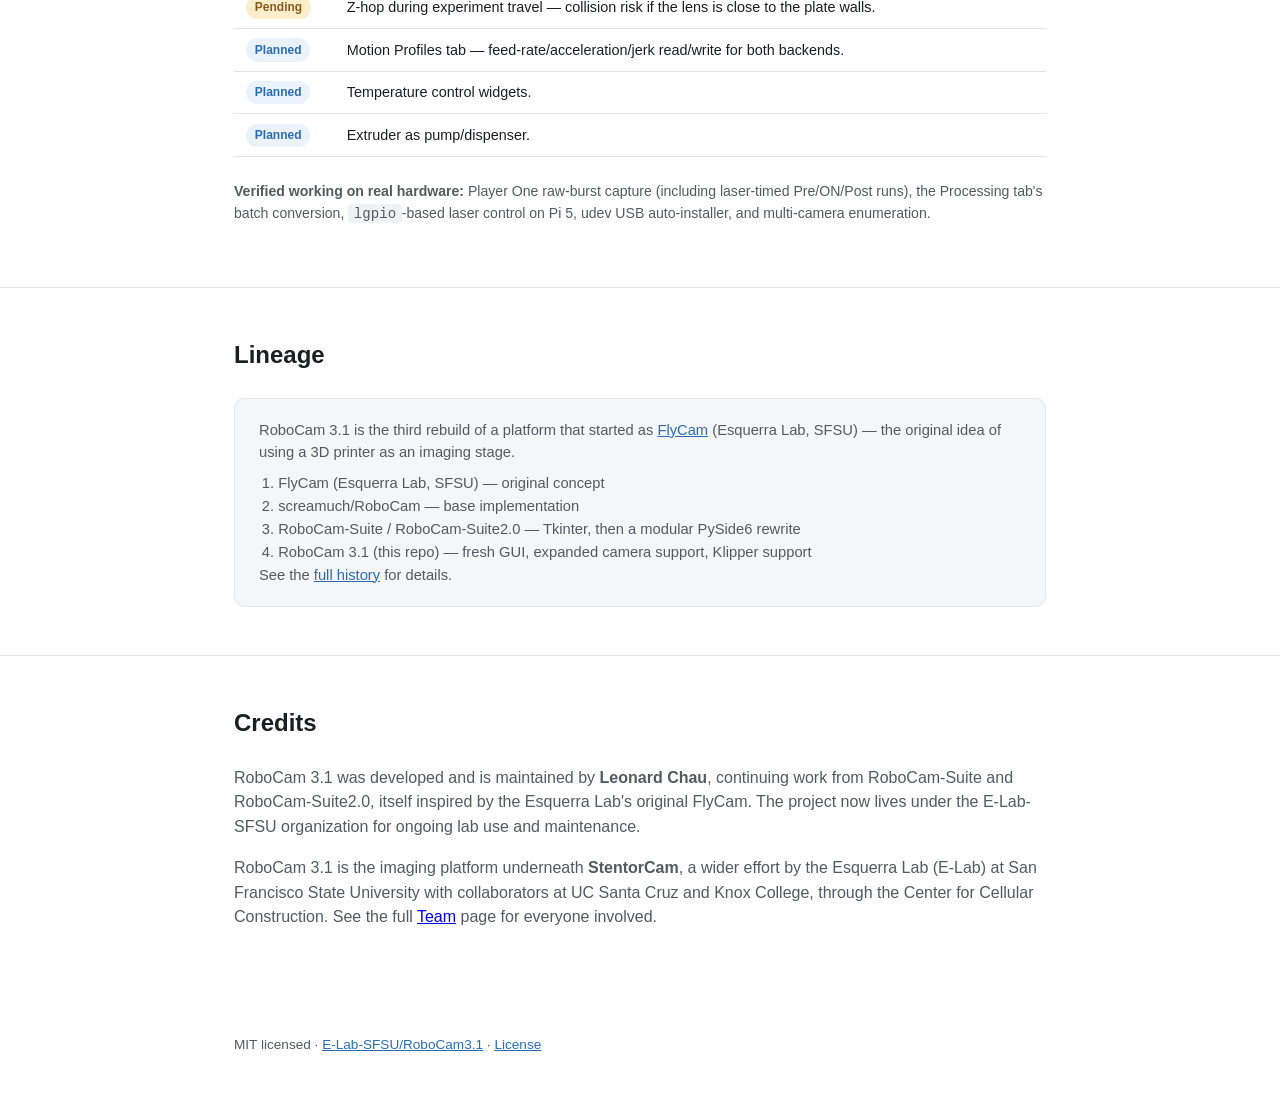
==== commit c51427b1: "update credits section" ====
--- a/index.html
+++ b/index.html
@@ -134,6 +134,7 @@
   <div class="wrap">
     <h2>Credits</h2>
     <p>RoboCam 3.1 was developed and is maintained by <strong>Leonard Chau</strong>, continuing work from RoboCam-Suite and RoboCam-Suite2.0, itself inspired by the Esquerra Lab's original FlyCam. The project now lives under the E-Lab-SFSU organization for ongoing lab use and maintenance.</p>
+    <p>RoboCam 3.1 is the imaging platform underneath <strong>StentorCam</strong>, a wider effort by the Esquerra Lab (E-Lab) at San Francisco State University with collaborators at UC Santa Cruz and Knox College, through the Center for Cellular Construction. See the full <a href="team.html">Team</a> page for everyone involved.</p>
   </div>
 </section>
 
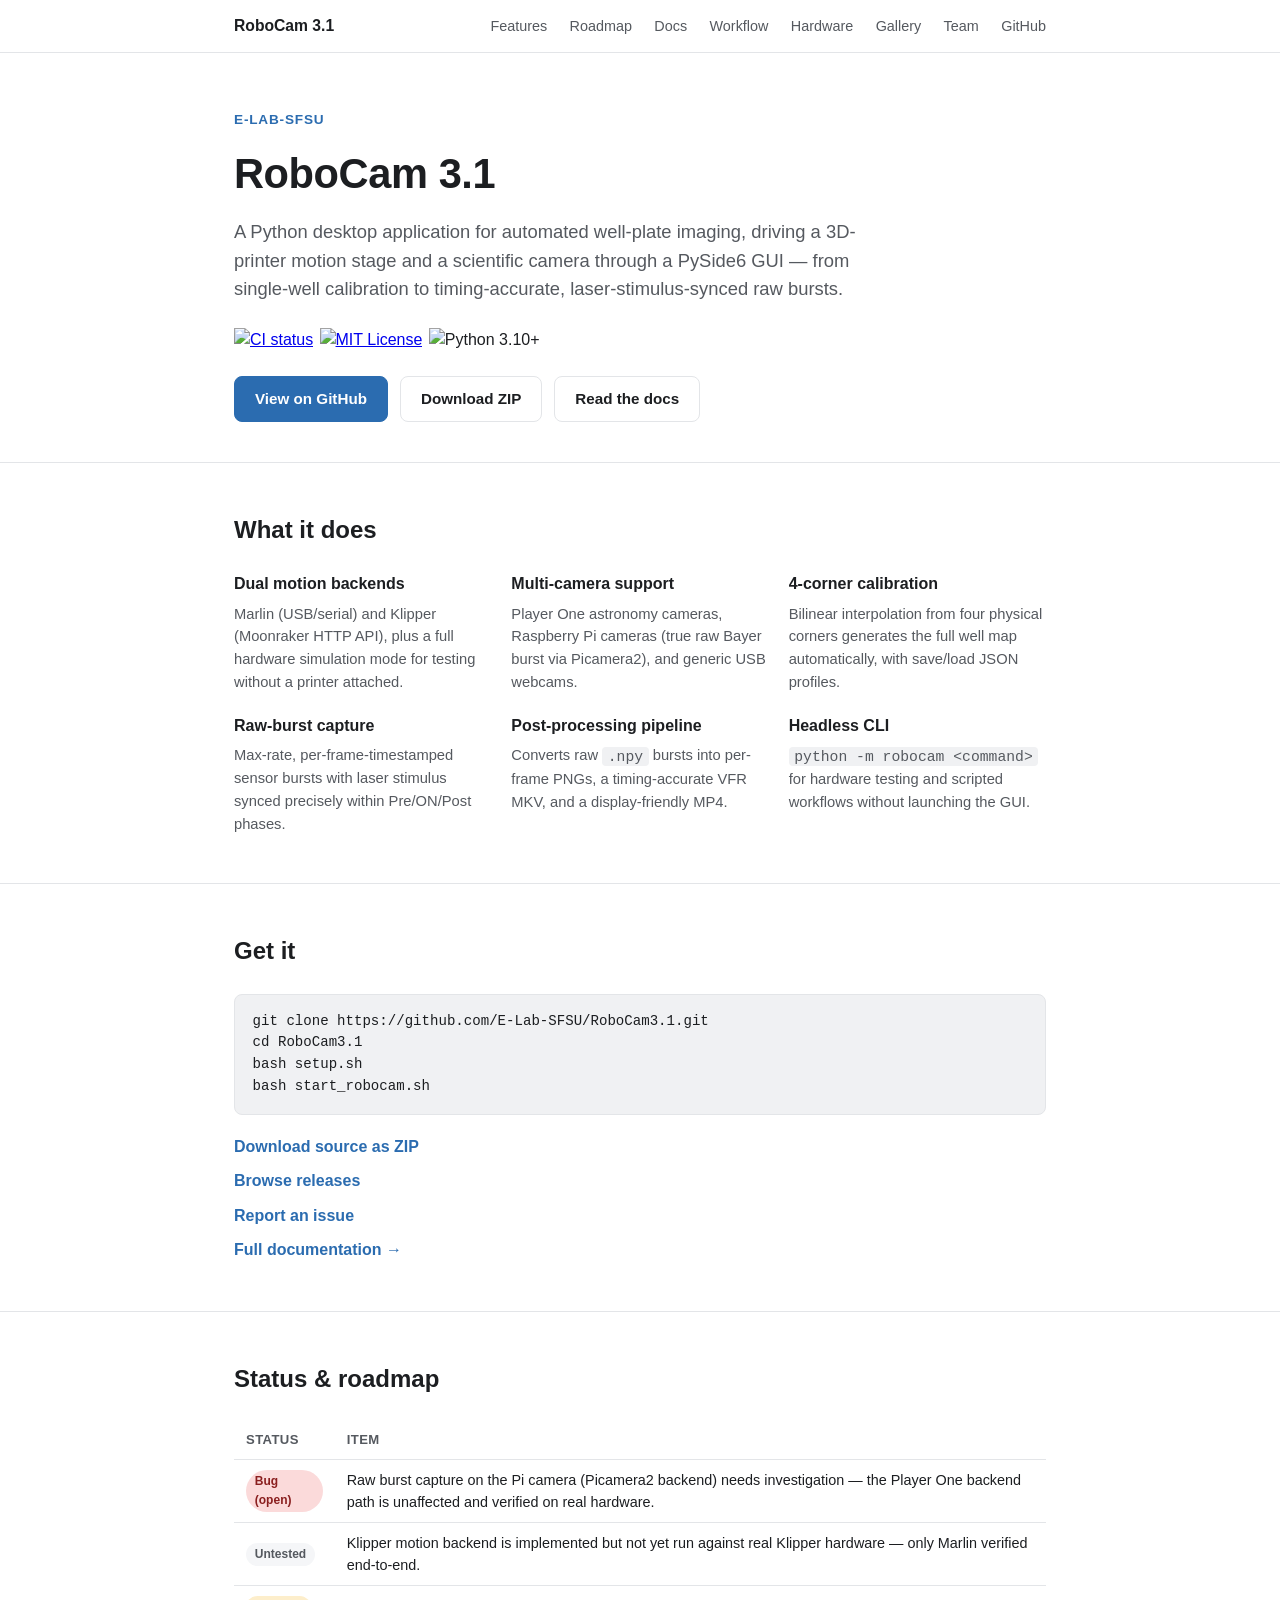
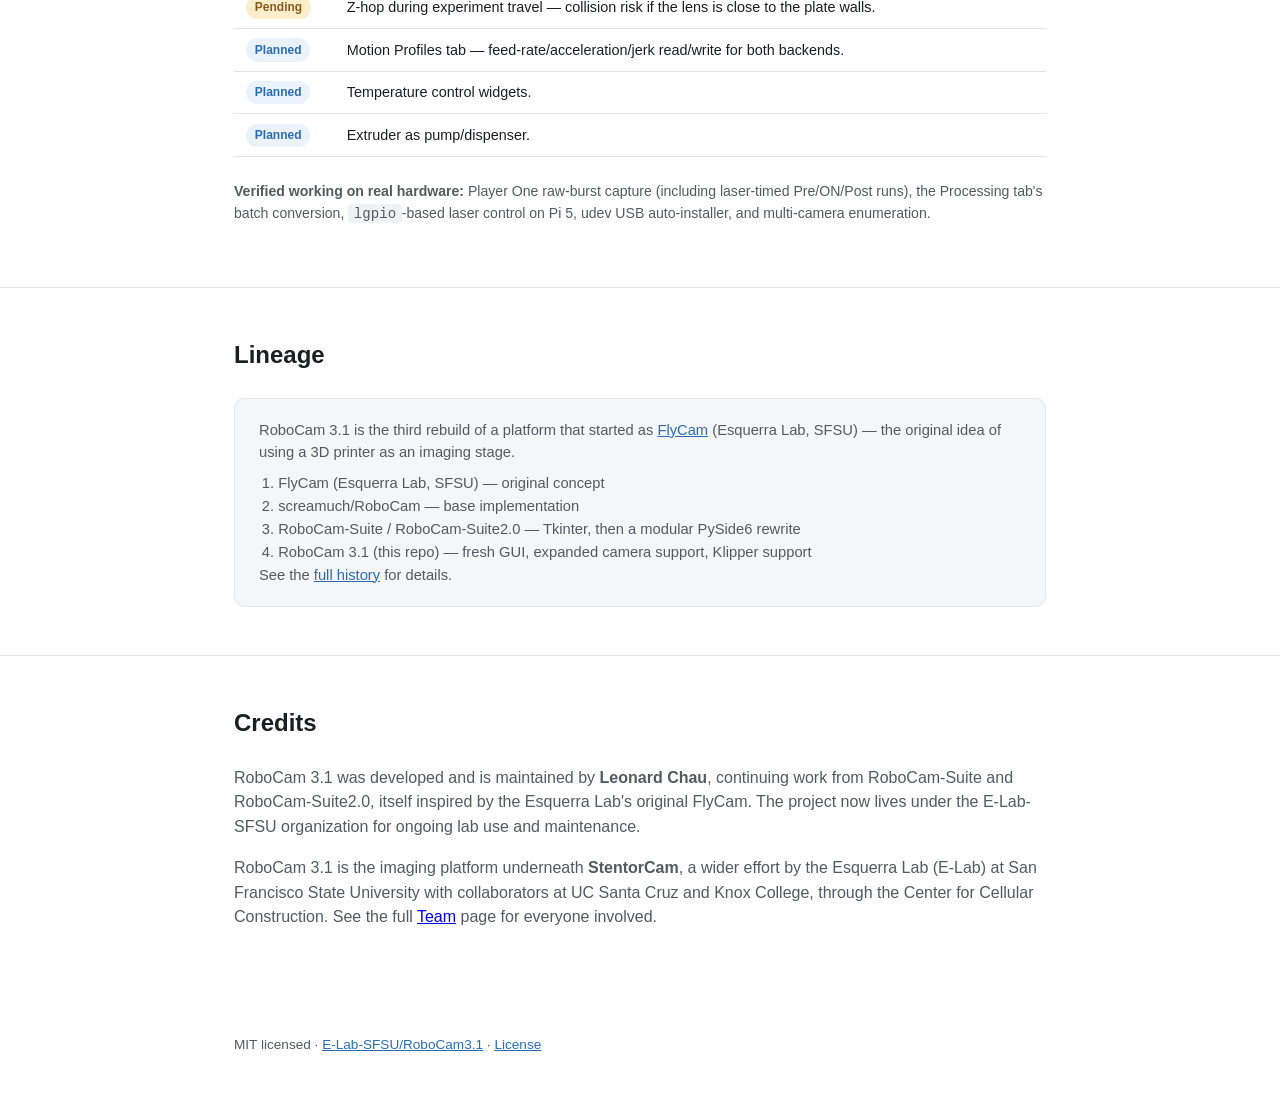
==== commit dd210505: "Add a top-level Workflow nav link on every page The new workflow guide was only reachable by scrolli" ====
--- a/index.html
+++ b/index.html
@@ -22,6 +22,7 @@
       <a href="index.html#features">Features</a>
       <a href="index.html#roadmap">Roadmap</a>
       <a href="docs.html">Docs</a>
+      <a href="docs/workflow.html">Workflow</a>
       <a href="hardware.html">Hardware</a>
       <a href="gallery.html">Gallery</a>
       <a href="team.html">Team</a>
--- a/style.css
+++ b/style.css
@@ -181,6 +181,142 @@
 }
 .empty-gallery .icon { font-size: 2.2rem; margin-bottom: 0.75rem; }
 .gallery-grid { display: grid; grid-template-columns: repeat(auto-fit, minmax(180px, 1fr)); gap: 1rem; margin-top: 2rem; }
+.part-grid {
+  display: grid;
+  grid-template-columns: repeat(auto-fit, minmax(180px, 1fr));
+  gap: 1.25rem;
+  margin: 1.5rem 0;
+}
+.part-card {
+  border: 1px solid var(--border);
+  border-radius: 10px;
+  overflow: hidden;
+  background: var(--bg-alt);
+}
+.part-card img {
+  width: 100%;
+  aspect-ratio: 1 / 1;
+  object-fit: contain;
+  background: #fff;
+  display: block;
+}
+.stl-viewer {
+  position: relative;
+  width: 100%;
+  aspect-ratio: 1 / 1;
+  background: radial-gradient(circle at 50% 40%, #fdfdfe, #eef0f3);
+  cursor: grab;
+  touch-action: none;
+  overflow: hidden;
+}
+.stl-viewer:active { cursor: grabbing; }
+.stl-viewer canvas { display: block; width: 100% !important; height: 100% !important; }
+.stl-viewer::before {
+  content: "loading model…";
+  position: absolute;
+  inset: 0;
+  display: flex;
+  align-items: center;
+  justify-content: center;
+  font-size: 0.78rem;
+  color: var(--text-muted);
+  background: inherit;
+}
+.stl-viewer.loaded::before { content: none; }
+.stl-viewer::after {
+  content: "drag to rotate · scroll to zoom · shift+drag to pan";
+  position: absolute;
+  left: 0.5rem;
+  bottom: 0.4rem;
+  font-size: 0.65rem;
+  color: rgba(0,0,0,0.45);
+  background: rgba(255,255,255,0.65);
+  padding: 0.1rem 0.4rem;
+  border-radius: 5px;
+  pointer-events: none;
+  opacity: 0;
+  transition: opacity 0.2s;
+}
+.stl-viewer.loaded:hover::after,
+.stl-viewer.loaded:focus-within::after { opacity: 1; }
+.stl-viewer-large {
+  max-width: 500px;
+  aspect-ratio: 4 / 3;
+  border-radius: 12px;
+  border: 1px solid var(--border);
+  margin: 1.25rem 0;
+}
+
+.part-viewer { margin: 1.5rem 0; }
+.stl-viewer-stage {
+  width: 100%;
+  aspect-ratio: 16 / 10;
+  border-radius: 12px;
+  border: 1px solid var(--border);
+  margin-bottom: 0.9rem;
+}
+.part-tabs {
+  display: flex;
+  gap: 0.6rem;
+  overflow-x: auto;
+  padding-bottom: 0.3rem;
+}
+.part-tab {
+  flex: 0 0 auto;
+  width: 84px;
+  border: 2px solid transparent;
+  border-radius: 8px;
+  background: var(--bg-alt);
+  padding: 0.3rem;
+  cursor: pointer;
+  display: flex;
+  flex-direction: column;
+  align-items: center;
+  gap: 0.3rem;
+  font-family: inherit;
+}
+.part-tab img {
+  width: 100%;
+  aspect-ratio: 1 / 1;
+  object-fit: contain;
+  background: #fff;
+  border-radius: 5px;
+  display: block;
+}
+.part-tab span {
+  font-size: 0.66rem;
+  color: var(--text-muted);
+  text-align: center;
+  line-height: 1.2;
+}
+.part-tab:hover { background: var(--accent-bg); }
+.part-tab.active { border-color: var(--accent); background: var(--accent-bg); }
+.part-tab.active span { color: var(--accent); font-weight: 600; }
+.part-active-info { margin-top: 0.9rem; }
+.part-active-download {
+  color: var(--accent);
+  font-weight: 600;
+  font-size: 0.92rem;
+  text-decoration: none;
+}
+.part-active-download:hover { text-decoration: underline; }
+.part-active-desc { font-size: 0.85rem; color: var(--text-muted); margin: 0.3rem 0 0; }
+.part-card .part-info {
+  padding: 0.75rem 0.9rem 1rem;
+}
+.part-card .part-info a {
+  color: var(--accent);
+  font-weight: 600;
+  font-size: 0.88rem;
+  text-decoration: none;
+}
+.part-card .part-info a:hover { text-decoration: underline; }
+.part-card .part-info p {
+  margin: 0.3rem 0 0;
+  font-size: 0.8rem;
+  color: var(--text-muted);
+}
+
 .gallery-photo {
   display: flex;
   flex-direction: column;
@@ -212,3 +348,83 @@
 
 footer { padding: 2.5rem 0 4rem; color: var(--text-muted); font-size: 0.85rem; }
 footer a { color: var(--accent); }
+
+/* Docs sub-navigation (tab pages + workflow guide) */
+.docs-subnav { display: flex; flex-wrap: wrap; gap: 0.5rem; margin: -1.25rem 0 2.5rem; }
+.docs-subnav a {
+  font-size: 0.82rem;
+  font-weight: 600;
+  color: var(--text-muted);
+  text-decoration: none;
+  padding: 0.35rem 0.75rem;
+  border: 1px solid var(--border);
+  border-radius: 999px;
+  background: var(--bg-alt);
+  white-space: nowrap;
+}
+.docs-subnav a:hover { color: var(--accent); border-color: var(--accent); }
+.docs-subnav a.current { color: #fff; background: var(--accent); border-color: var(--accent); }
+
+/* Prev/next pager at the bottom of a docs page */
+.pager { display: flex; justify-content: space-between; gap: 1rem; }
+.pager a {
+  flex: 1;
+  border: 1px solid var(--border);
+  border-radius: 10px;
+  padding: 0.9rem 1.1rem;
+  text-decoration: none;
+  color: var(--text);
+  background: var(--bg-alt);
+}
+.pager a:hover { border-color: var(--accent); }
+.pager .pager-label {
+  display: block;
+  font-size: 0.72rem;
+  text-transform: uppercase;
+  letter-spacing: 0.04em;
+  color: var(--text-muted);
+  margin-bottom: 0.2rem;
+}
+.pager .pager-next { text-align: right; }
+
+/* Numbered step flow (workflow guide) */
+.step-flow { display: flex; flex-direction: column; }
+.step { display: flex; gap: 1.1rem; position: relative; padding-bottom: 2.25rem; }
+.step:last-child { padding-bottom: 0; }
+.step-num {
+  flex: 0 0 auto;
+  width: 34px;
+  height: 34px;
+  border-radius: 50%;
+  background: var(--accent);
+  color: #fff;
+  display: flex;
+  align-items: center;
+  justify-content: center;
+  font-weight: 700;
+  font-size: 0.95rem;
+  position: relative;
+  z-index: 1;
+}
+.step:not(:last-child)::before {
+  content: "";
+  position: absolute;
+  left: 17px;
+  top: 34px;
+  bottom: -2px;
+  width: 2px;
+  background: var(--border);
+}
+.step-body { padding-top: 0.15rem; }
+.step-body h3 { margin: 0 0 0.4rem; font-size: 1.05rem; }
+.step-body p { margin: 0 0 0.6rem; color: var(--text-muted); font-size: 0.92rem; }
+.step-body .step-link { font-size: 0.85rem; font-weight: 600; color: var(--accent); text-decoration: none; }
+.step-body .step-link:hover { text-decoration: underline; }
+.step-note {
+  background: var(--accent-bg);
+  border-radius: 8px;
+  padding: 0.6rem 0.85rem;
+  font-size: 0.85rem;
+  color: var(--text);
+  margin-top: 0.5rem;
+}
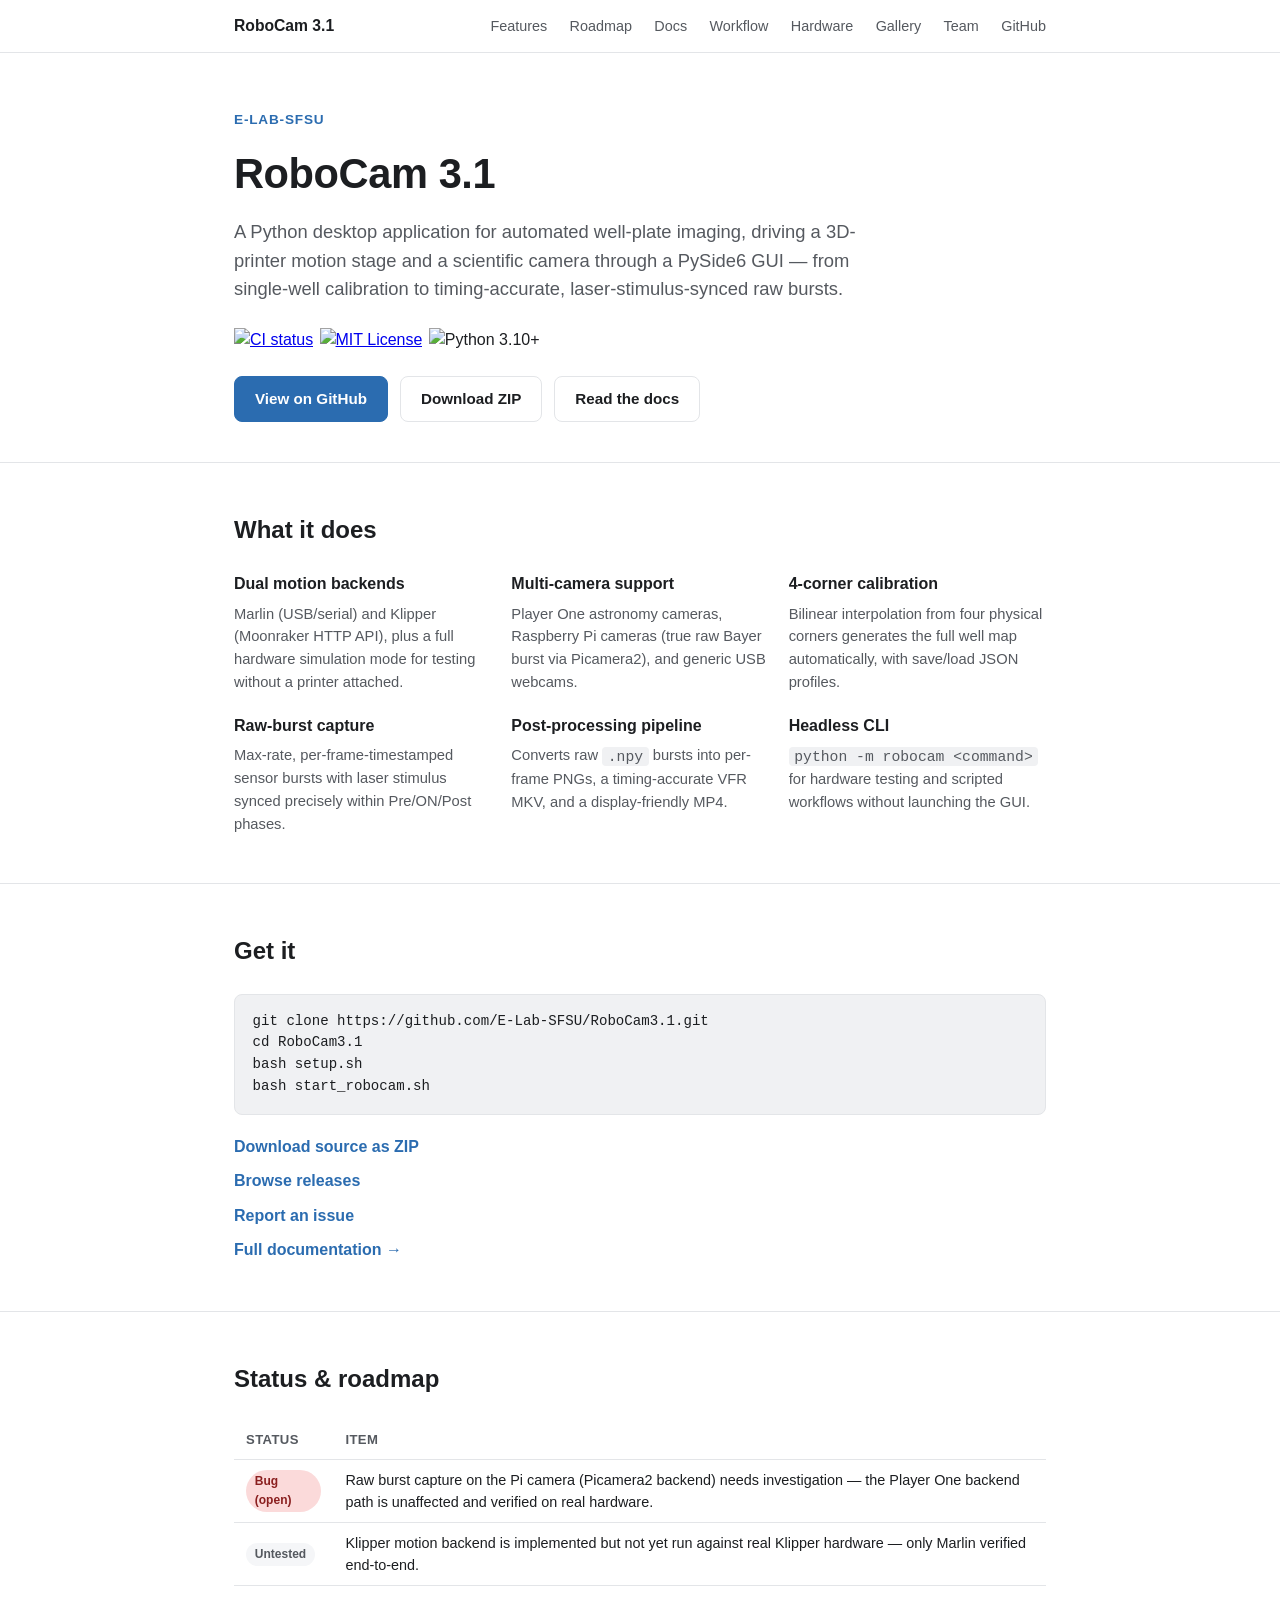
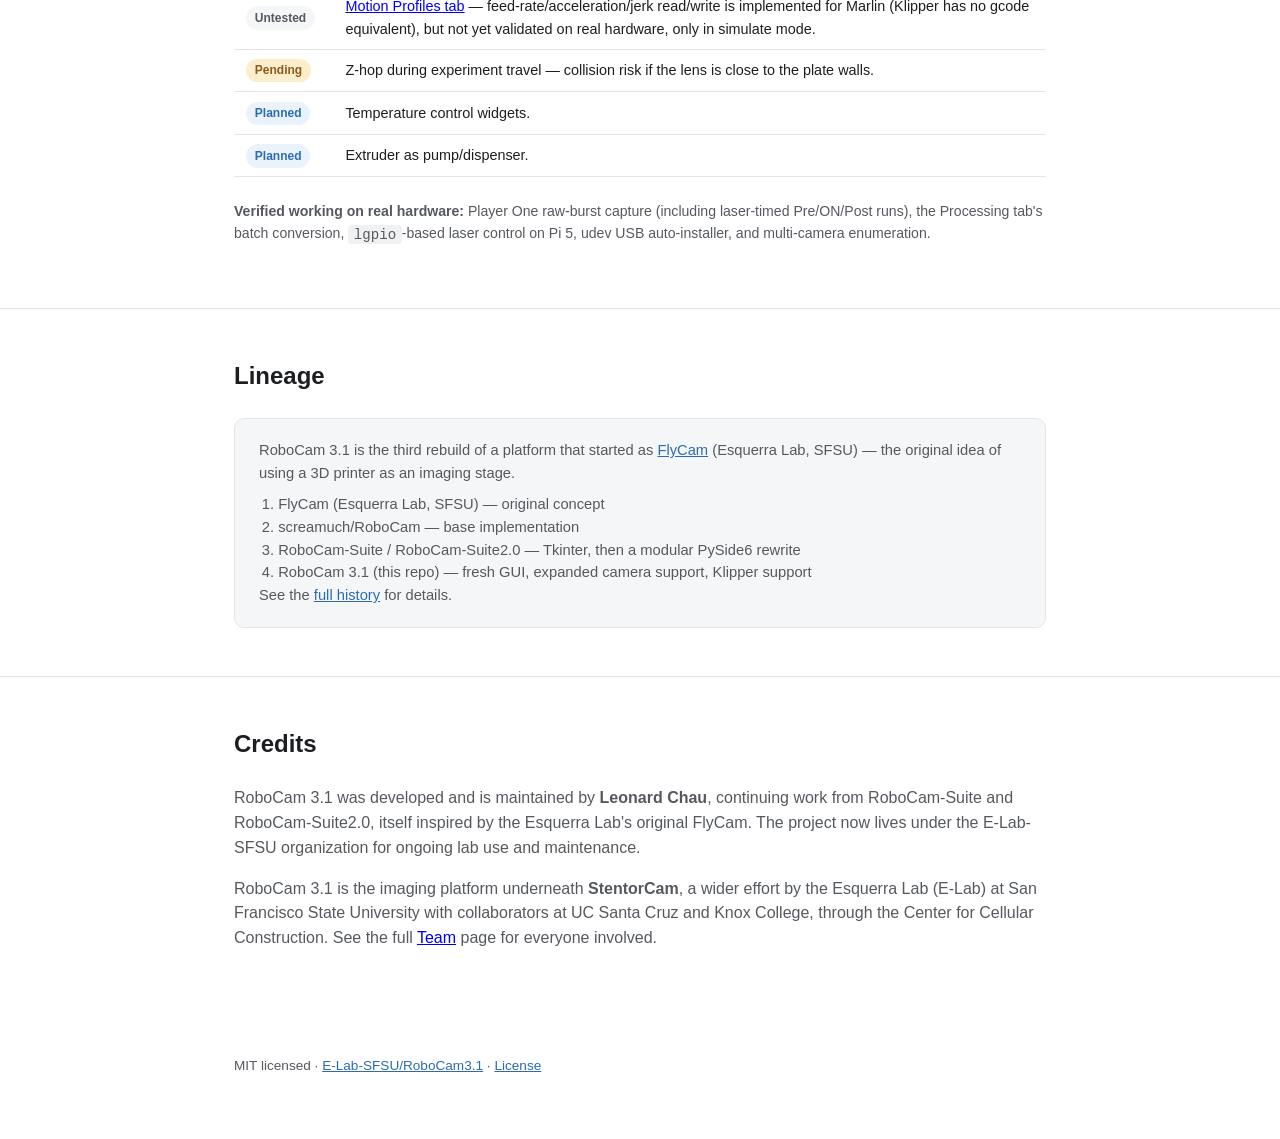
==== commit 0d720f49: "Fix Motion Profiles docs: implemented, not a placeholder The Motion Profiles tab shipped in PR #3 an" ====
--- a/index.html
+++ b/index.html
@@ -104,8 +104,8 @@
       <tr><th>Status</th><th>Item</th></tr>
       <tr><td><span class="tag tag-bug">Bug (open)</span></td><td>Raw burst capture on the Pi camera (Picamera2 backend) needs investigation — the Player One backend path is unaffected and verified on real hardware.</td></tr>
       <tr><td><span class="tag tag-untested">Untested</span></td><td>Klipper motion backend is implemented but not yet run against real Klipper hardware — only Marlin verified end-to-end.</td></tr>
+      <tr><td><span class="tag tag-untested">Untested</span></td><td><a href="docs/motion-profiles.html">Motion Profiles tab</a> — feed-rate/acceleration/jerk read/write is implemented for Marlin (Klipper has no gcode equivalent), but not yet validated on real hardware, only in simulate mode.</td></tr>
       <tr><td><span class="tag tag-pending">Pending</span></td><td>Z-hop during experiment travel — collision risk if the lens is close to the plate walls.</td></tr>
-      <tr><td><span class="tag tag-planned">Planned</span></td><td>Motion Profiles tab — feed-rate/acceleration/jerk read/write for both backends.</td></tr>
       <tr><td><span class="tag tag-planned">Planned</span></td><td>Temperature control widgets.</td></tr>
       <tr><td><span class="tag tag-planned">Planned</span></td><td>Extruder as pump/dispenser.</td></tr>
     </table>
